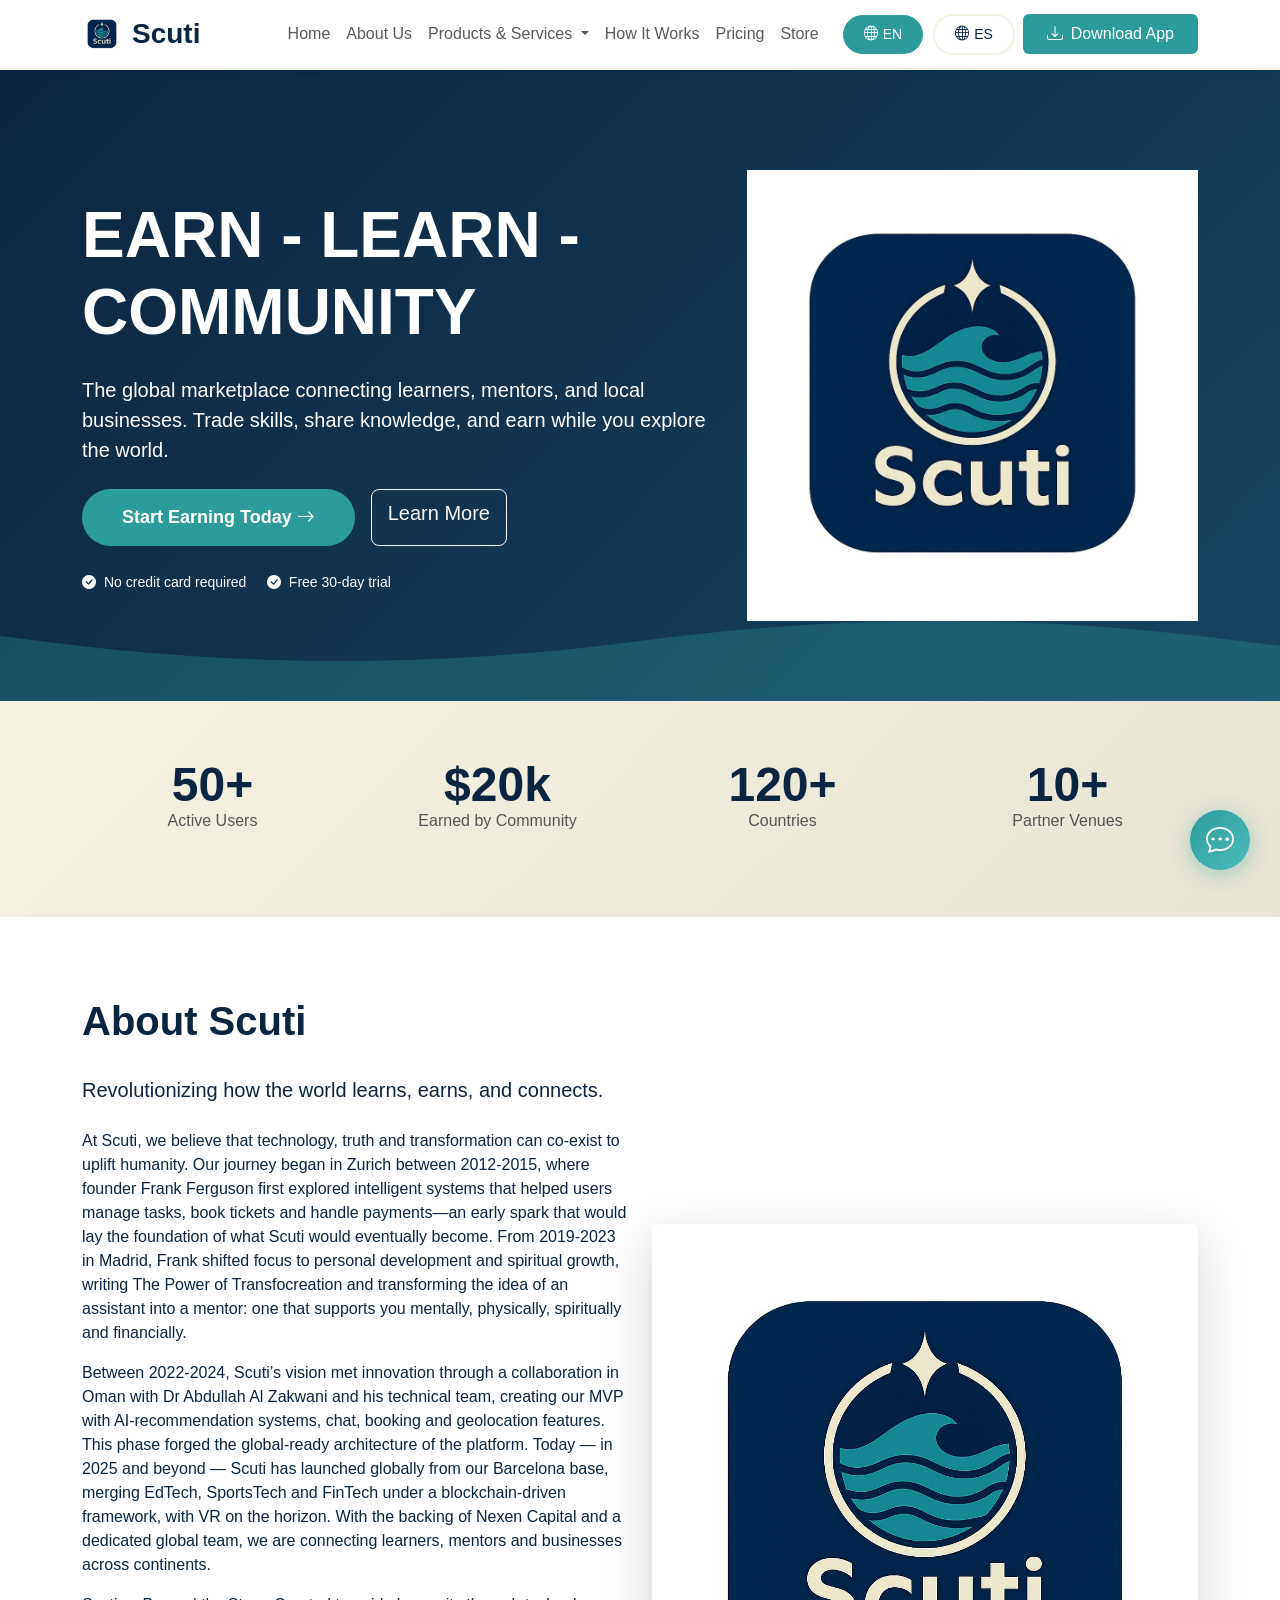
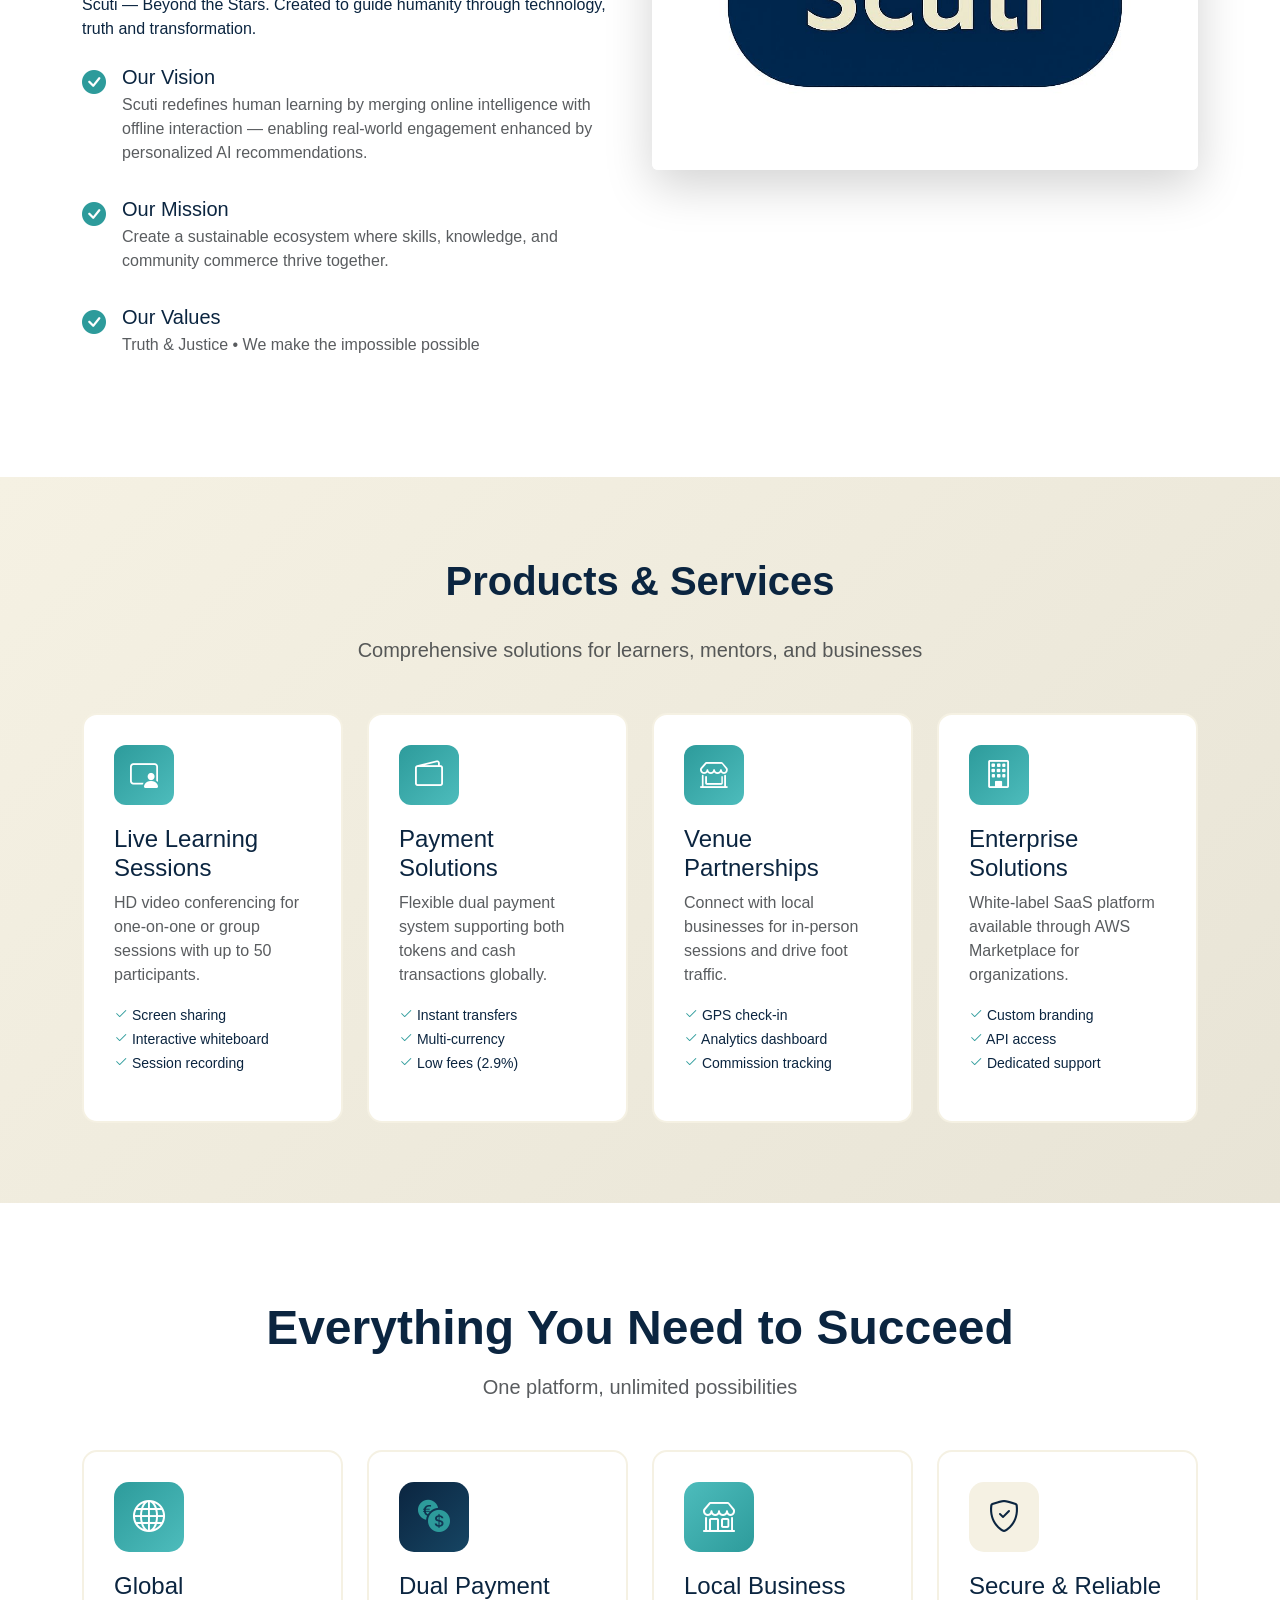
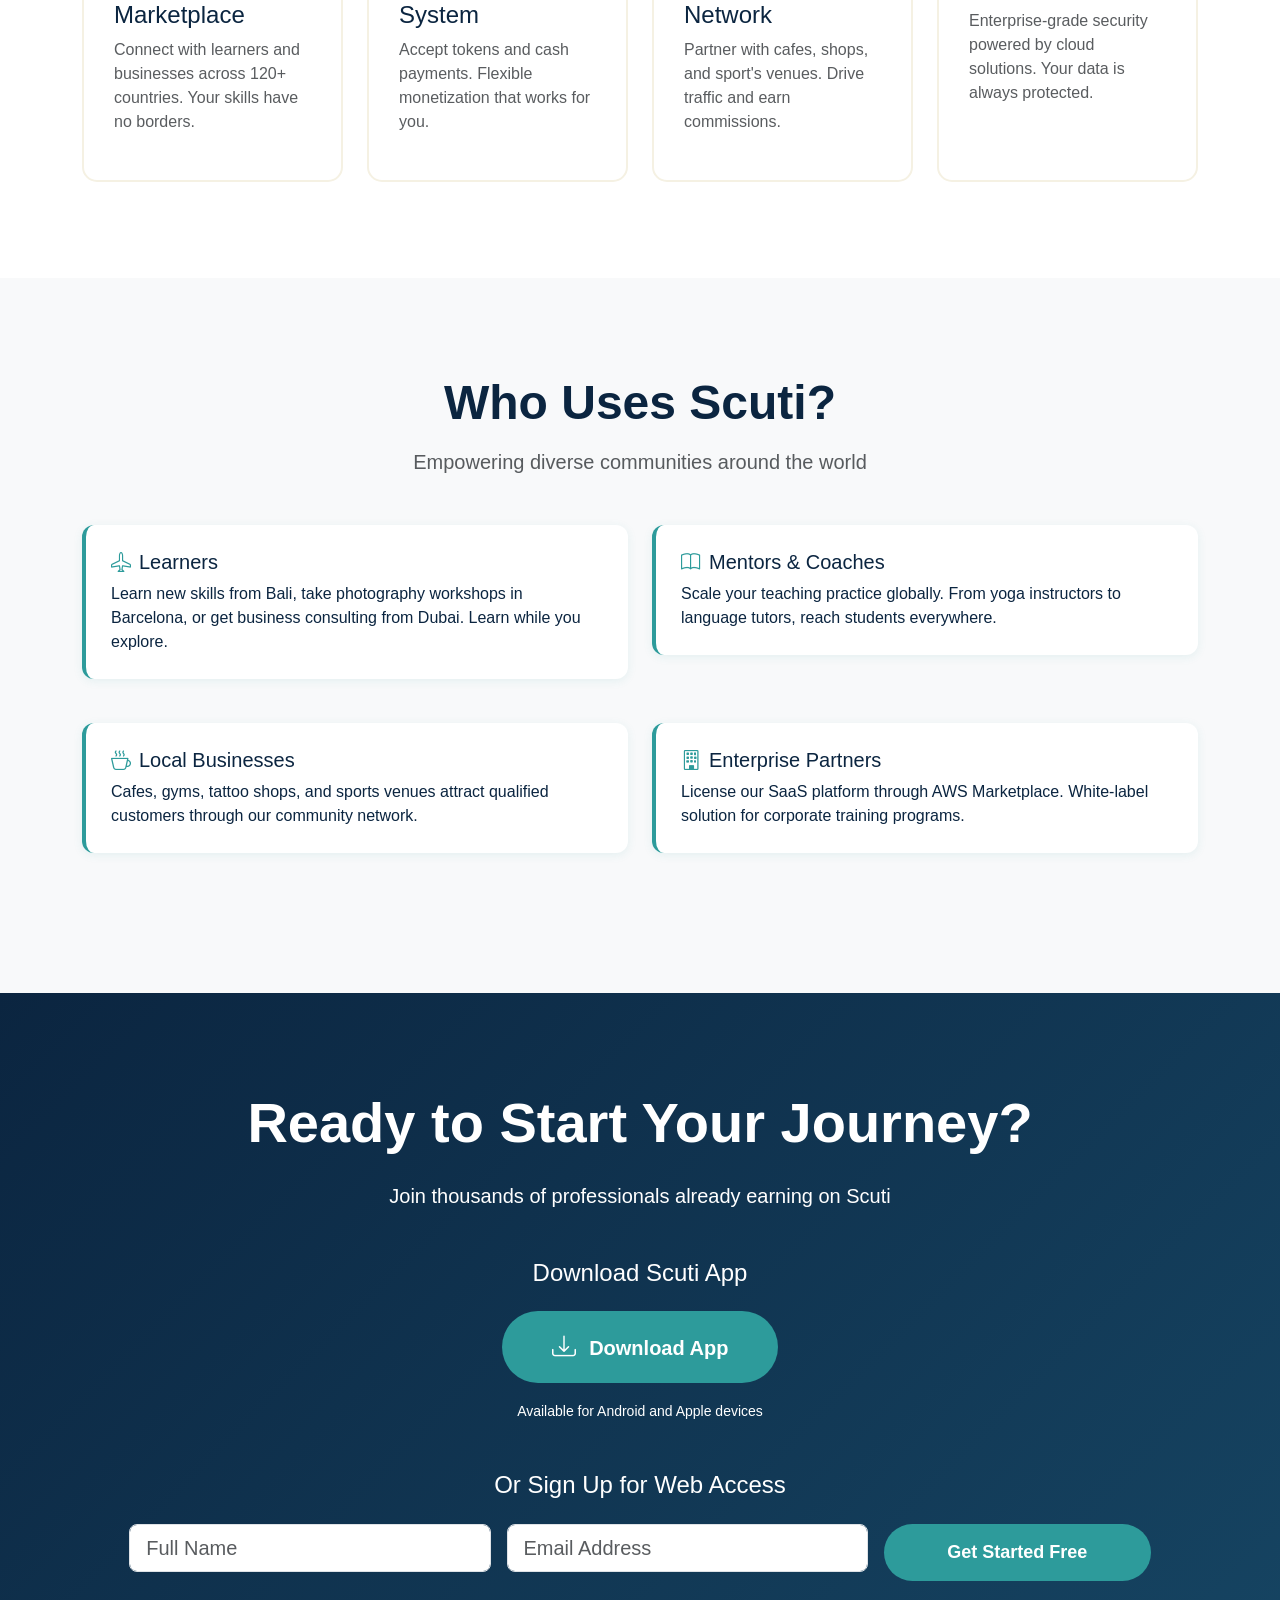
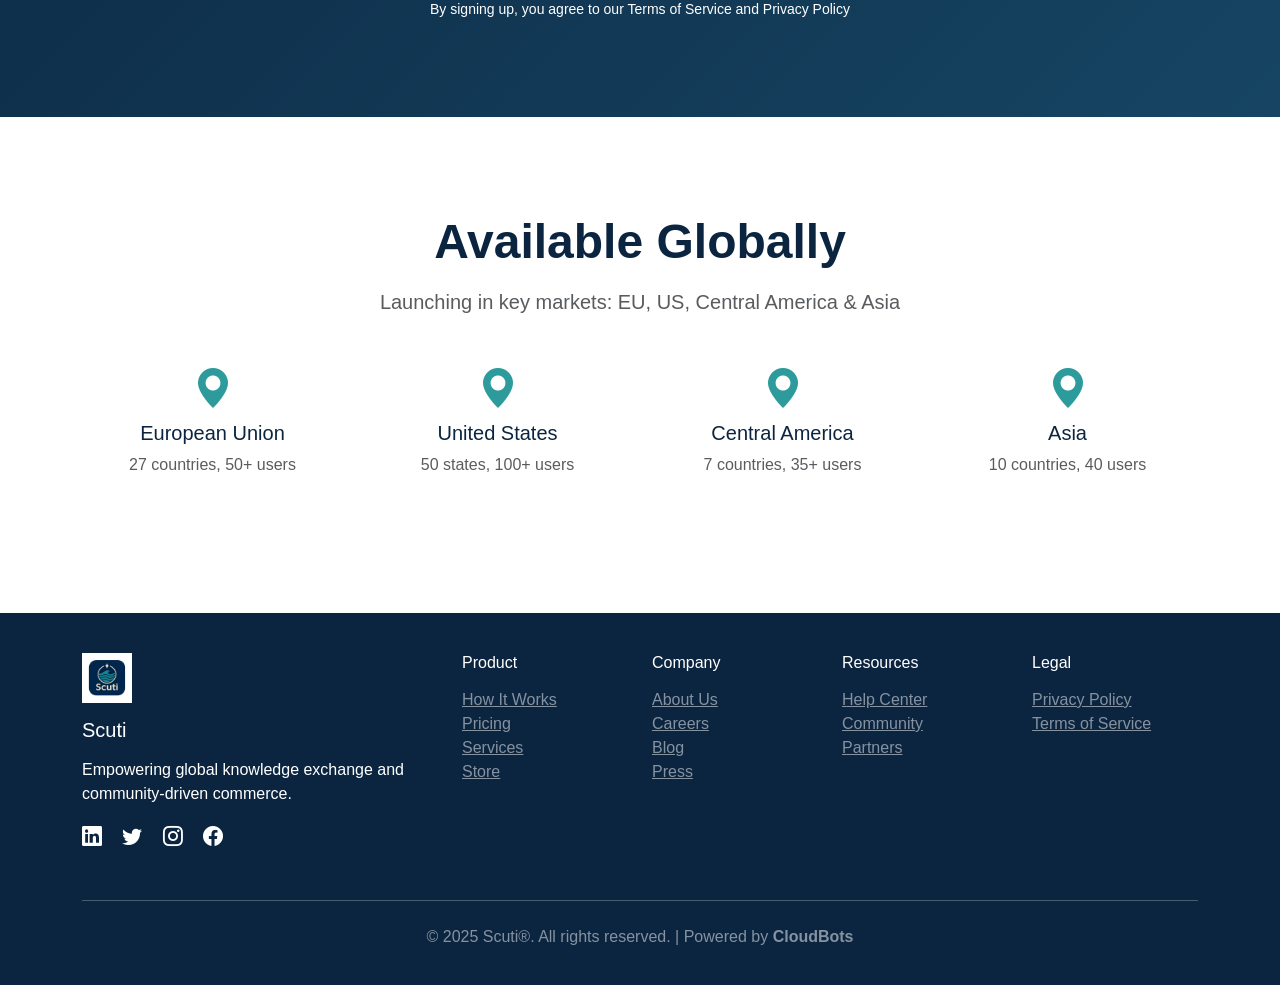
==== index.html @ a2a86c3a "Update index.html" ====
<!DOCTYPE html>
<html lang="en">
<head>
    <meta charset="UTF-8">
    <meta name="viewport" content="width=device-width, initial-scale=1.0">
    <title>Scuti - Earn, Learn, and Community</title>
    <link href="https://cdn.jsdelivr.net/npm/bootstrap@5.3.2/dist/css/bootstrap.min.css" rel="stylesheet">
    <link rel="stylesheet" href="https://cdn.jsdelivr.net/npm/bootstrap-icons@1.11.1/font/bootstrap-icons.css">
    <style>
        :root {
            --primary: #0B2540;
            --secondary: #2D9B9B;
            --accent: #1B7A7A;
            --cream: #F5F1E3;
            --dark: #0B2540;
            --light-teal: #4DBCBC;
        }
        
        body {
            font-family: 'Inter', 'Segoe UI', sans-serif;
            color: var(--dark);
        }
        
        .navbar-brand {
            font-size: 28px;
            font-weight: 700;
            color: var(--primary) !important;
            display: flex;
            align-items: center;
            gap: 10px;
        }
        
        .navbar {
            background: white;
            border-bottom: 2px solid var(--cream);
        }
        
        .logo-img {
            height: 40px;
            width: auto;
            object-fit: contain;
        }
        
        /* TRANSLATION FEATURE CSS - START */
        .language-switcher {
            display: flex;
            gap: 10px;
            align-items: center;
        }
        
        .language-switcher .btn {
            padding: 8px 20px;
            font-size: 14px;
            border-radius: 20px;
            transition: all 0.3s;
            display: flex;
            align-items: center;
            gap: 5px;
        }
        
        .language-switcher .btn.active {
            background: var(--secondary);
            color: white;
            border-color: var(--secondary);
        }
        
        .language-switcher .btn:not(.active) {
            background: white;
            color: var(--dark);
            border: 2px solid var(--cream);
        }
        
        .language-switcher .btn:hover {
            border-color: var(--secondary);
            transform: translateY(-2px);
        }
        
        /* Loading indicator for translation */
        .translation-loading {
            position: fixed;
            top: 50%;
            left: 50%;
            transform: translate(-50%, -50%);
            background: rgba(255, 255, 255, 0.95);
            padding: 30px 50px;
            border-radius: 15px;
            box-shadow: 0 10px 40px rgba(0,0,0,0.2);
            z-index: 9999;
            display: none;
            text-align: center;
        }
        
        .translation-loading.active {
            display: block;
        }
        
        .spinner-border-custom {
            width: 40px;
            height: 40px;
            border: 4px solid var(--cream);
            border-top-color: var(--secondary);
            border-radius: 50%;
            animation: spin 1s linear infinite;
        }
        
        @keyframes spin {
            to { transform: rotate(360deg); }
        }
        /* TRANSLATION FEATURE CSS - END */
        
        .hero-section {
            background: linear-gradient(135deg, var(--primary) 0%, #164563 100%);
            color: white;
            padding: 100px 0 80px;
            position: relative;
            overflow: hidden;
        }
        
        .hero-section::before {
            content: '';
            position: absolute;
            bottom: 0;
            left: 0;
            right: 0;
            height: 100px;
            background: url('data:image/svg+xml,<svg xmlns="http://www.w3.org/2000/svg" viewBox="0 0 1200 120"><path d="M0,60 Q300,100 600,60 T1200,60 L1200,120 L0,120 Z" fill="%232D9B9B" opacity="0.3"/></svg>') repeat-x bottom;
            background-size: 1200px 120px;
        }
        
        .hero-content {
            position: relative;
            z-index: 1;
        }
        
        .cta-btn {
            background: var(--secondary);
            border: none;
            padding: 15px 40px;
            font-size: 18px;
            font-weight: 600;
            border-radius: 50px;
            transition: all 0.3s;
            color: white;
        }
        
        .cta-btn:hover {
            background: var(--light-teal);
            transform: translateY(-3px);
            box-shadow: 0 10px 25px rgba(45, 155, 155, 0.4);
            color: white;
        }
        
        .btn-outline-light:hover {
            background: var(--cream);
            color: var(--primary);
            border-color: var(--cream);
        }
        
        .download-btn {
            background: white;
            color: var(--primary);
            border: 2px solid white;
            padding: 12px 30px;
            font-size: 16px;
            font-weight: 600;
            border-radius: 50px;
            transition: all 0.3s;
            display: inline-flex;
            align-items: center;
            gap: 10px;
        }
        
        .download-btn:hover {
            background: var(--secondary);
            color: white;
            border-color: var(--secondary);
        }
        
        .feature-card {
            padding: 30px;
            border-radius: 15px;
            border: 2px solid var(--cream);
            transition: all 0.3s;
            height: 100%;
            background: white;
        }
        
        .feature-card:hover {
            transform: translateY(-5px);
            box-shadow: 0 10px 30px rgba(45, 155, 155, 0.15);
            border-color: var(--secondary);
        }
        
        .feature-icon {
            width: 70px;
            height: 70px;
            border-radius: 15px;
            display: flex;
            align-items: center;
            justify-content: center;
            font-size: 32px;
            margin-bottom: 20px;
        }
        
        .icon-teal { background: linear-gradient(135deg, var(--secondary) 0%, var(--light-teal) 100%); color: white; }
        .icon-navy { background: linear-gradient(135deg, var(--primary) 0%, #164563 100%); color: var(--secondary); }
        .icon-ocean { background: linear-gradient(135deg, var(--light-teal) 0%, var(--secondary) 100%); color: white; }
        .icon-cream { background: var(--cream); color: var(--primary); }
        
        .stats-section {
            background: linear-gradient(135deg, var(--cream) 0%, #E8E4D6 100%);
            padding: 60px 0;
        }
        
        .stat-box {
            text-align: center;
        }
        
        .stat-number {
            font-size: 48px;
            font-weight: 700;
            color: var(--primary);
            line-height: 1;
        }
        
        .use-case {
            background: white;
            padding: 25px;
            border-radius: 12px;
            border-left: 4px solid var(--secondary);
            margin-bottom: 20px;
            box-shadow: 0 2px 10px rgba(45, 155, 155, 0.1);
        }
        
        .about-section, .services-section {
            padding: 80px 0;
        }
        
        .section-title {
            font-size: 2.5rem;
            font-weight: 700;
            color: var(--primary);
            margin-bottom: 30px;
        }
        
        .service-card {
            background: white;
            padding: 30px;
            border-radius: 15px;
            border: 2px solid var(--cream);
            transition: all 0.3s;
            height: 100%;
        }
        
        .service-card:hover {
            border-color: var(--secondary);
            box-shadow: 0 10px 30px rgba(45, 155, 155, 0.15);
            transform: translateY(-5px);
        }
        
        .service-icon {
            width: 60px;
            height: 60px;
            background: linear-gradient(135deg, var(--secondary), var(--light-teal));
            color: white;
            border-radius: 12px;
            display: flex;
            align-items: center;
            justify-content: center;
            font-size: 28px;
            margin-bottom: 20px;
        }
        
        footer {
            background: var(--primary);
            color: white;
            padding: 40px 0 20px;
        }
        
        .footer-logo {
            height: 50px;
            width: auto;
            margin-bottom: 15px;
        }
        
        .btn-primary {
            background: var(--secondary);
            border-color: var(--secondary);
        }
        
        .btn-primary:hover {
            background: var(--light-teal);
            border-color: var(--light-teal);
        }
        
        .text-primary {
            color: var(--secondary) !important;
        }
        
        .bg-primary {
            background: var(--secondary) !important;
        }
        
        a {
            color: var(--secondary);
        }
        
        a:hover {
            color: var(--light-teal);
        }

        .dropdown-menu {
            border: 2px solid var(--cream);
            box-shadow: 0 5px 15px rgba(0,0,0,0.1);
        }

        .dropdown-item:hover {
            background-color: var(--cream);
            color: var(--primary);
        }

        /* Chatbot Styles */
        .chatbot-bubble {
            position: fixed;
            bottom: 30px;
            right: 30px;
            width: 60px;
            height: 60px;
            background: linear-gradient(135deg, var(--secondary), var(--light-teal));
            border-radius: 50%;
            display: flex;
            align-items: center;
            justify-content: center;
            cursor: pointer;
            box-shadow: 0 4px 20px rgba(45, 155, 155, 0.4);
            z-index: 1000;
            transition: all 0.3s;
        }

        .chatbot-bubble:hover {
            transform: scale(1.1);
            box-shadow: 0 6px 30px rgba(45, 155, 155, 0.6);
        }

        .chatbot-bubble i {
            font-size: 28px;
            color: white;
        }

        .chatbot-window {
            position: fixed;
            bottom: 100px;
            right: 30px;
            width: 350px;
            height: 500px;
            background: white;
            border-radius: 15px;
            box-shadow: 0 10px 40px rgba(0, 0, 0, 0.2);
            display: none;
            flex-direction: column;
            z-index: 1000;
            overflow: hidden;
        }

        .chatbot-window.active {
            display: flex;
        }

        .chatbot-header {
            background: linear-gradient(135deg, var(--primary), #164563);
            color: white;
            padding: 20px;
            display: flex;
            align-items: center;
            justify-content: space-between;
        }

        .chatbot-header h5 {
            margin: 0;
            font-size: 18px;
        }

        .chatbot-close {
            background: none;
            border: none;
            color: white;
            font-size: 24px;
            cursor: pointer;
        }

        .chatbot-body {
            flex: 1;
            padding: 20px;
            overflow-y: auto;
            background: #f8fafc;
        }

        .chatbot-message {
            margin-bottom: 15px;
            display: flex;
            align-items: flex-start;
        }

        .chatbot-message.bot {
            justify-content: flex-start;
        }

        .chatbot-message.user {
            justify-content: flex-end;
        }

        .message-bubble {
            max-width: 70%;
            padding: 12px 16px;
            border-radius: 15px;
            font-size: 14px;
            line-height: 1.5;
        }

        .chatbot-message.bot .message-bubble {
            background: var(--secondary);
            color: white;
        }

        .chatbot-message.user .message-bubble {
            background: var(--cream);
            color: var(--dark);
        }

        .chatbot-footer {
            padding: 15px;
            border-top: 1px solid #e2e8f0;
            background: white;
        }

        .chatbot-input-group {
            display: flex;
            gap: 10px;
        }

        .chatbot-input {
            flex: 1;
            padding: 10px 15px;
            border: 2px solid var(--cream);
            border-radius: 25px;
            outline: none;
            font-size: 14px;
        }

        .chatbot-input:focus {
            border-color: var(--secondary);
        }

        .chatbot-send {
            background: var(--secondary);
            color: white;
            border: none;
            width: 40px;
            height: 40px;
            border-radius: 50%;
            display: flex;
            align-items: center;
            justify-content: center;
            cursor: pointer;
            transition: all 0.3s;
        }

        .chatbot-send:hover {
            background: var(--light-teal);
        }
    </style>
</head>
<body>
    <!-- Translation Loading Indicator -->
    <div class="translation-loading" id="translationLoading">
        <div class="spinner-border-custom mb-3"></div>
        <p class="mb-0 fw-bold">Translating...</p>
    </div>

    <!-- Navigation -->
    <nav class="navbar navbar-expand-lg navbar-light sticky-top shadow-sm">
        <div class="container">
            <a class="navbar-brand" href="index.html">
                <img src="assets/scuti/Scuti Logo Light Navy Blue.jpeg" alt="Scuti Logo" class="logo-img">
                Scuti
            </a>
            <button class="navbar-toggler" type="button" data-bs-toggle="collapse" data-bs-target="#navbarNav">
                <span class="navbar-toggler-icon"></span>
            </button>
            <div class="collapse navbar-collapse" id="navbarNav">
                <ul class="navbar-nav ms-auto align-items-center">
                    <li class="nav-item"><a class="nav-link translatable" href="index.html">Home</a></li>
                    <li class="nav-item"><a class="nav-link translatable" href="#about">About Us</a></li>
                    <li class="nav-item dropdown">
                        <a class="nav-link dropdown-toggle translatable" href="#" role="button" data-bs-toggle="dropdown">
                            Products & Services
                        </a>
                        <ul class="dropdown-menu">
                            <li><a class="dropdown-item translatable" href="#services">Services</a></li>
                            <li><hr class="dropdown-divider translatable"></li>
                            <li><a class="dropdown-item translatable" href="#services">Learners</a></li>
                            <li><a class="dropdown-item translatable" href="#services">Mentors</a></li>
                            <li><a class="dropdown-item translatable" href="#services">Businesses</a></li>
                            <li><a class="dropdown-item translatable" href="#services">Enterprise</a></li>
                        </ul>
                    </li>
                    <li class="nav-item"><a class="nav-link translatable" href="how-it-works.html">How It Works</a></li>
                    <li class="nav-item"><a class="nav-link translatable" href="pricing.html">Pricing</a></li>
                    <li class="nav-item"><a class="nav-link translatable" href="store.html">Store</a></li>
                    
                    <!-- TRANSLATION LANGUAGE SWITCHER - START -->
                    <li class="nav-item">
                        <div class="language-switcher ms-3">
                            <button class="btn btn-sm active" id="btnEnglish" onclick="translatePage('en')">
                                <i class="bi bi-globe"></i> EN
                            </button>
                            <button class="btn btn-sm" id="btnSpanish" onclick="translatePage('es')">
                                <i class="bi bi-globe"></i> ES
                            </button>
                        </div>
                    </li>
                    <!-- TRANSLATION LANGUAGE SWITCHER - END -->
                    
                    <li class="nav-item translatable"><a class="nav-link btn btn-primary text-white px-4 ms-2" href="#download"><i class="bi bi-download me-2"></i>Download App</a></li>
                </ul>
            </div>
        </div>
    </nav>

    <!-- Hero Section -->
    <section class="hero-section">
        <div class="container hero-content">
            <div class="row align-items-center">
                <div class="col-lg-7">
                    <h1 class="display-3 fw-bold mb-4 translatable">EARN - LEARN - COMMUNITY</h1>
                    <p class="lead mb-4 translatable">The global marketplace connecting learners, mentors, and local businesses. Trade skills, share knowledge, and earn while you explore the world.</p>
                    <div class="d-flex gap-3 flex-wrap">
                        <button class="btn btn-light cta-btn translatable" onclick="document.getElementById('signup').scrollIntoView({behavior: 'smooth'})">
                            Start Earning Today <i class="bi bi-arrow-right"></i>
                        </button>
                        <a href="how-it-works.html" class="btn btn-outline-light btn-lg translatable">Learn More</a>
                    </div>
                    <div class="mt-4">
                        <small class="translatable"><i class="bi bi-check-circle-fill me-2"></i>No credit card required</small>
                        <small class="ms-3 translatable"><i class="bi bi-check-circle-fill me-2"></i>Free 30-day trial</small>
                    </div>
                </div>
                <div class="col-lg-5 text-center mt-5 mt-lg-0">
                    <img 
                        src="assets/scuti/Scuti Logo Light Navy Blue.jpeg" 
                        alt="Scuti Logo" 
                        class="img-fluid" 
                        style="max-width: 100%; height: auto; object-fit: contain;">
                </div>
            </div>
        </div>
    </section>

    <!-- Stats Section -->
    <section class="stats-section">
        <div class="container">
            <div class="row">
                <div class="col-md-3 col-6 mb-4">
                    <div class="stat-box">
                        <div class="stat-number">50+</div>
                        <div class="text-muted translatable">Active Users</div>
                    </div>
                </div>
                <div class="col-md-3 col-6 mb-4">
                    <div class="stat-box">
                        <div class="stat-number">$20k</div>
                        <div class="text-muted translatable">Earned by Community</div>
                    </div>
                </div>
                <div class="col-md-3 col-6 mb-4">
                    <div class="stat-box">
                        <div class="stat-number">120+</div>
                        <div class="text-muted translatable">Countries</div>
                    </div>
                </div>
                <div class="col-md-3 col-6 mb-4">
                    <div class="stat-box">
                        <div class="stat-number">10+</div>
                        <div class="text-muted translatable">Partner Venues</div>
                    </div>
                </div>
            </div>
        </div>
    </section>

    <!-- About Us Section -->
    <section id="about" class="about-section">
        <div class="container">
            <div class="row align-items-center">
                <div class="col-lg-6 mb-4">
                    <h2 class="section-title translatable">About Scuti</h2>
                    <p class="lead mb-4 translatable">Revolutionizing how the world learns, earns, and connects.</p>
                    <p class="translatable">At Scuti, we believe that technology, truth and transformation can co-exist to uplift humanity. Our journey began in Zurich between 2012-2015, where founder Frank Ferguson first explored intelligent systems that helped users manage tasks, book tickets and handle payments—an early spark that would lay the foundation of what Scuti would eventually become. From 2019-2023 in Madrid, Frank shifted focus to personal development and spiritual growth, writing The Power of Transfocreation and transforming the idea of an assistant into a mentor: one that supports you mentally, physically, spiritually and financially.</p>
                    <p class="translatable">Between 2022-2024, Scuti’s vision met innovation through a collaboration in Oman with Dr Abdullah Al Zakwani and his technical team, creating our MVP with AI-recommendation systems, chat, booking and geolocation features. This phase forged the global-ready architecture of the platform. Today — in 2025 and beyond — Scuti has launched globally from our Barcelona base, merging EdTech, SportsTech and FinTech under a blockchain-driven framework, with VR on the horizon. With the backing of Nexen Capital and a dedicated global team, we are connecting learners, mentors and businesses across continents.</p>
                    <p class="translatable">Scuti — Beyond the Stars. Created to guide humanity through technology, truth and transformation.</p>
                    <div class="mt-4">
                        <div class="d-flex align-items-start mb-3">
                            <i class="bi bi-check-circle-fill text-primary fs-4 me-3"></i>
                            <div>
                                <h5 class="mb-1 translatable">Our Vision</h5>
                                <p class="text-muted translatable">Scuti redefines human learning by merging online intelligence with offline interaction — enabling real-world engagement enhanced by personalized AI recommendations.</p>
                            </div>
                        </div>
                        <div class="d-flex align-items-start mb-3">
                            <i class="bi bi-check-circle-fill text-primary fs-4 me-3"></i>
                            <div>
                                <h5 class="mb-1 translatable">Our Mission</h5>
                                <p class="text-muted translatable">Create a sustainable ecosystem where skills, knowledge, and community commerce thrive together.</p>
                            </div>
                        </div>
                        <div class="d-flex align-items-start">
                            <i class="bi bi-check-circle-fill text-primary fs-4 me-3"></i>
                            <div>
                                <h5 class="mb-1 translatable">Our Values</h5>
                                <p class="text-muted translatable">Truth & Justice • We make the impossible possible</p>
                            </div>
                        </div>
                    </div>
                </div>
                <div class="col-lg-6">
                    <img src="assets/scuti/Scuti Logo Light Navy Blue.jpeg" alt="About Scuti" class="img-fluid rounded shadow-lg">
                </div>
            </div>
        </div>
    </section>

    <!-- Products and Services Section -->
     <section id="services" class="services-section" style="background: linear-gradient(135deg, var(--cream) 0%, #E8E4D6 100%);">
        <div class="container">
            <div class="text-center mb-5">
                <h2 class="section-title translatable">Products & Services</h2>
                <p class="lead text-muted translatable">Comprehensive solutions for learners, mentors, and businesses</p>
            </div>
            <div class="row g-4">
                <div class="col-md-6 col-lg-3">
                    <div class="service-card">
                        <div class="service-icon">
                            <i class="bi bi-person-video3"></i>
                        </div>
                        <h4 class="translatable">Live Learning Sessions</h4>
                        <p class="text-muted translatable">HD video conferencing for one-on-one or group sessions with up to 50 participants.</p>
                        <ul class="list-unstyled mt-3">
                            <li><small class="translatable"><i class="bi bi-check2 text-primary"></i> Screen sharing</small></li>
                            <li><small class="translatable"><i class="bi bi-check2 text-primary"></i> Interactive whiteboard</small></li>
                            <li><small class="translatable"><i class="bi bi-check2 text-primary"></i> Session recording</small></li>
                        </ul>
                    </div>
                </div>
                <div class="col-md-6 col-lg-3">
                    <div class="service-card">
                        <div class="service-icon">
                            <i class="bi bi-wallet2"></i>
                        </div>
                        <h4 class="translatable">Payment Solutions</h4>
                        <p class="text-muted translatable">Flexible dual payment system supporting both tokens and cash transactions globally.</p>
                        <ul class="list-unstyled mt-3">
                            <li><small class="translatable"><i class="bi bi-check2 text-primary"></i> Instant transfers</small></li>
                            <li><small class="translatable"><i class="bi bi-check2 text-primary"></i> Multi-currency</small></li>
                            <li><small class="translatable"><i class="bi bi-check2 text-primary"></i> Low fees (2.9%)</small></li>
                        </ul>
                    </div>
                </div>
                <div class="col-md-6 col-lg-3">
                    <div class="service-card">
                        <div class="service-icon">
                            <i class="bi bi-shop-window"></i>
                        </div>
                        <h4 class="translatable">Venue Partnerships</h4>
                        <p class="text-muted translatable">Connect with local businesses for in-person sessions and drive foot traffic.</p>
                        <ul class="list-unstyled mt-3">
                            <li><small class="translatable"><i class="bi bi-check2 text-primary"></i> GPS check-in</small></li>
                            <li><small class="translatable"><i class="bi bi-check2 text-primary"></i> Analytics dashboard</small></li>
                            <li><small class="translatable"><i class="bi bi-check2 text-primary"></i> Commission tracking</small></li>
                        </ul>
                    </div>
                </div>
                <div class="col-md-6 col-lg-3">
                    <div class="service-card">
                        <div class="service-icon">
                            <i class="bi bi-building"></i>
                        </div>
                        <h4 class="translatable">Enterprise Solutions</h4>
                        <p class="text-muted translatable">White-label SaaS platform available through AWS Marketplace for organizations.</p>
                        <ul class="list-unstyled mt-3">
                            <li><small class="translatable"><i class="bi bi-check2 text-primary"></i> Custom branding</small></li>
                            <li><small class="translatable"><i class="bi bi-check2 text-primary"></i> API access</small></li>
                            <li><small class="translatable"><i class="bi bi-check2 text-primary"></i> Dedicated support</small></li>
                        </ul>
                    </div>
                </div>
            </div>
        </div>
    </section>

    <!-- Features Section -->
    <section class="py-5">
        <div class="container my-5">
            <div class="text-center mb-5">
                <h2 class="display-5 fw-bold mb-3 translatable">Everything You Need to Succeed</h2>
                <p class="lead text-muted translatable">One platform, unlimited possibilities</p>
            </div>
            <div class="row g-4">
                <div class="col-md-6 col-lg-3">
                    <div class="feature-card">
                        <div class="feature-icon icon-teal">
                            <i class="bi bi-globe"></i>
                        </div>
                        <h4 class="translatable">Global Marketplace</h4>
                        <p class="text-muted translatable">Connect with learners and businesses across 120+ countries. Your skills have no borders.</p>
                    </div>
                </div>
                <div class="col-md-6 col-lg-3">
                    <div class="feature-card">
                        <div class="feature-icon icon-navy">
                            <i class="bi bi-currency-exchange"></i>
                        </div>
                        <h4 class="translatable">Dual Payment System</h4>
                        <p class="text-muted translatable">Accept tokens and cash payments. Flexible monetization that works for you.</p>
                    </div>
                </div>
                <div class="col-md-6 col-lg-3">
                    <div class="feature-card">
                        <div class="feature-icon icon-ocean">
                            <i class="bi bi-shop"></i>
                        </div>
                        <h4 class="translatable">Local Business Network</h4>
                        <p class="text-muted translatable">Partner with cafes, shops, and sport's venues. Drive traffic and earn commissions.</p>
                    </div>
                </div>
                <div class="col-md-6 col-lg-3">
                    <div class="feature-card">
                        <div class="feature-icon icon-cream">
                            <i class="bi bi-shield-check"></i>
                        </div>
                        <h4 class="translatable">Secure & Reliable</h4>
                        <p class="text-muted translatable">Enterprise-grade security powered by cloud solutions. Your data is always protected.</p>
                    </div>
                </div>
            </div>
        </div>
    </section>

    <!-- Use Cases Section -->
    <section class="py-5 bg-light">
        <div class="container my-5">
            <div class="text-center mb-5">
                <h2 class="display-5 fw-bold mb-3 translatable">Who Uses Scuti?</h2>
                <p class="lead text-muted translatable">Empowering diverse communities around the world</p>
            </div>
            <div class="row">
                <div class="col-lg-6 mb-4">
                    <div class="use-case">
                        <h5><i class="bi bi-airplane text-primary me-2 translatable"></i>Learners</h5>
                        <p class="mb-0 translatable">Learn new skills from Bali, take photography workshops in Barcelona, or get business consulting from Dubai. Learn while you explore.</p>
                    </div>
                </div>
                <div class="col-lg-6 mb-4">
                    <div class="use-case">
                        <h5><i class="bi bi-book text-primary me-2 translatable"></i>Mentors & Coaches</h5>
                        <p class="mb-0 translatable">Scale your teaching practice globally. From yoga instructors to language tutors, reach students everywhere.</p>
                    </div>
                </div>
                <div class="col-lg-6 mb-4">
                    <div class="use-case">
                        <h5><i class="bi bi-cup-hot text-primary me-2 translatable"></i>Local Businesses</h5>
                        <p class="mb-0 translatable">Cafes, gyms, tattoo shops, and sports venues attract qualified customers through our community network.</p>
                    </div>
                </div>
                <div class="col-lg-6 mb-4">
                    <div class="use-case">
                        <h5><i class="bi bi-building text-primary me-2 translatable"></i>Enterprise Partners</h5>
                        <p class="mb-0 translatable">License our SaaS platform through AWS Marketplace. White-label solution for corporate training programs.</p>
                    </div>
                </div>
            </div>
        </div>
    </section>

    <!-- CTA Section -->
    <section id="signup" class="py-5" style="background: linear-gradient(135deg, #0B2540 0%, #164563 100%); color: white;">
        <div class="container my-5 text-center">
            <h2 class="display-4 fw-bold mb-4 translatable">Ready to Start Your Journey?</h2>
            <p class="lead mb-5 translatable">Join thousands of professionals already earning on Scuti</p>
            
            <!-- Download App Button -->
            <div id="download" class="mb-5">
                <h4 class="mb-4 translatable">Download Scuti App</h4>
                <div class="d-flex gap-3 justify-content-center flex-wrap">
                    <a href="scuti-app.apk" class="btn btn-lg cta-btn" download style="font-size: 20px; padding: 18px 50px;">
                        <i class="bi bi-download fs-4 me-2 translatable"></i>
                        Download App
                    </a>
                </div>
                <p class="mt-3"><small class="translatable">Available for Android and Apple devices</small></p>
            </div>

            <!-- Signup Form -->
            <div class="mt-5">
                <h4 class="mb-4 translatable">Or Sign Up for Web Access</h4>
                <form class="row g-3 justify-content-center">
                    <div class="col-md-4">
                        <input type="text" class="form-control form-control-lg translatable" placeholder="Full Name">
                    </div>
                    <div class="col-md-4">
                        <input type="email" class="form-control form-control-lg translatable" placeholder="Email Address">
                    </div>
                    <div class="col-md-3">
                        <button type="submit" class="btn btn-lg w-100 cta-btn translatable">Get Started Free</button>
                    </div>
                </form>
                <p class="mt-3 mb-0"><small class="translatable">By signing up, you agree to our Terms of Service and Privacy Policy</small></p>
            </div>
        </div>
    </section>

    <!-- Regions Section -->
    <section class="py-5">
        <div class="container my-5">
            <div class="text-center mb-5">
                <h2 class="display-5 fw-bold mb-3 translatable">Available Globally</h2>
                <p class="lead text-muted translatable">Launching in key markets: EU, US, Central America & Asia</p>
            </div>
            <div class="row text-center">
                <div class="col-md-3 mb-4">
                    <div class="h1 text-primary"><i class="bi bi-geo-alt-fill"></i></div>
                    <h5 class="translatable">European Union</h5>
                    <p class="text-muted translatable">27 countries, 50+ users</p>
                </div>
                <div class="col-md-3 mb-4">
                    <div class="h1 text-primary"><i class="bi bi-geo-alt-fill"></i></div>
                    <h5 class="translatable">United States</h5>
                    <p class="text-muted translatable">50 states, 100+ users</p>
                </div>
                <div class="col-md-3 mb-4">
                    <div class="h1 text-primary"><i class="bi bi-geo-alt-fill"></i></div>
                    <h5 class="translatable">Central America</h5>
                    <p class="text-muted translatable">7 countries, 35+ users</p>
                </div>
                <div class="col-md-3 mb-4">
                    <div class="h1 text-primary"><i class="bi bi-geo-alt-fill"></i></div>
                    <h5 class="translatable">Asia</h5>
                    <p class="text-muted translatable">10 countries, 40 users</p>
                </div>
            </div>
        </div>
    </section>


    <!-- Continue with rest of sections... (keeping the rest of your original HTML) -->
    <!-- I'm showing the pattern - you would add class="translatable" to all text elements you want translated -->

    <!-- Footer -->
    <footer>
        <div class="container">
            <div class="row">
                <div class="col-lg-4 mb-4">
                    <img src="assets/scuti/Scuti Logo Light Navy Blue.jpeg" alt="Scuti Logo" class="footer-logo">
                    <h5 class="mb-3">Scuti</h5>
                    <p class="translatable">Empowering global knowledge exchange and community-driven commerce.</p>
                    <div class="mt-3">
                        <a href="#" class="text-white me-3"><i class="bi bi-linkedin fs-5"></i></a>
                        <a href="#" class="text-white me-3"><i class="bi bi-twitter fs-5"></i></a>
                        <a href="#" class="text-white me-3"><i class="bi bi-instagram fs-5"></i></a>
                        <a href="#" class="text-white"><i class="bi bi-facebook fs-5"></i></a>
                    </div>
                </div>
                <div class="col-lg-2 col-md-4 mb-4">
                    <h6 class="mb-3 translatable">Product</h6>
                    <ul class="list-unstyled">
                        <li><a href="how-it-works.html" class="text-white-50 translatable">How It Works</a></li>
                        <li><a href="pricing.html" class="text-white-50 translatable">Pricing</a></li>
                        <li><a href="#services" class="text-white-50 translatable">Services</a></li>
                        <li><a href="store.html" class="text-white-50 translatable">Store</a></li>
                    </ul>
                </div>
                <div class="col-lg-2 col-md-4 mb-4">
                    <h6 class="mb-3 translatable">Company</h6>
                    <ul class="list-unstyled">
                        <li><a href="#about" class="text-white-50 translatable">About Us</a></li>
                        <li><a href="#" class="text-white-50 translatable">Careers</a></li>
                        <li><a href="#" class="text-white-50 translatable">Blog</a></li>
                        <li><a href="#" class="text-white-50 translatable">Press</a></li>
                    </ul>
                </div>
                <div class="col-lg-2 col-md-4 mb-4">
                    <h6 class="mb-3 translatable">Resources</h6>
                    <ul class="list-unstyled">
                        <li><a href="#" class="text-white-50 translatable">Help Center</a></li>
                        <li><a href="#" class="text-white-50 translatable">Community</a></li>
                        <li><a href="#" class="text-white-50 translatable">Partners</a></li>
                    </ul>
                </div>
                <div class="col-lg-2 col-md-4 mb-4">
                    <h6 class="mb-3 translatable">Legal</h6>
                    <ul class="list-unstyled">
                        <li><a href="#" class="text-white-50 translatable">Privacy Policy</a></li>
                        <li><a href="#" class="text-white-50 translatable">Terms of Service</a></li>
                    </ul>
                </div>
            </div>
            <hr class="my-4 bg-white">
            <div class="text-center text-white-50">
                <p>&copy; 2025 Scuti®. All rights reserved. | Powered by <strong>CloudBots</strong></p>
            </div>
        </div>
    </footer>

    <!-- Chatbot Bubble -->
    <div class="chatbot-bubble" onclick="toggleChatbot()">
        <i class="bi bi-chat-dots"></i>
    </div>

    <!-- Chatbot Window -->
    <div class="chatbot-window" id="chatbotWindow">
        <div class="chatbot-header">
            <div class="d-flex align-items-center">
                <i class="bi bi-robot me-2 fs-4"></i>
                <div>
                    <h5>Scuti</h5>
                    <small style="font-size: 12px; opacity: 0.9;">AI Assistant</small>
                </div>
            </div>
            <button class="chatbot-close" onclick="toggleChatbot()">×</button>
        </div>
        <div class="chatbot-body" id="chatbotBody">
            <div class="chatbot-message bot">
                <div class="message-bubble">
                    Hi👋! I'm Scuti, your AI assistant. How can I help you today?
                </div>
            </div>
        </div>
        <div class="chatbot-footer">
            <div class="chatbot-input-group">
                <input type="text" class="chatbot-input" id="chatbotInput" placeholder="Type your message..." onkeypress="handleChatKeypress(event)">
                <button class="chatbot-send" onclick="sendMessage()">
                    <i class="bi bi-send"></i>
                </button>
            </div>
        </div>
    </div>

    <script src="https://cdn.jsdelivr.net/npm/bootstrap@5.3.2/dist/js/bootstrap.bundle.min.js"></script>
    
    <!-- TRANSLATION JAVASCRIPT - START -->
    <script>
        // ============================================
        // AMAZON TRANSLATE INTEGRATION
        // ============================================
        
        // IMPORTANT: Replace this with your actual API Gateway URL
        const TRANSLATE_API_URL = 'https://3e87wm8zql.execute-api.us-east-1.amazonaws.com/prod/translate';
        
        // Store original content before translation
        let originalContent = {};
        let currentLanguage = 'en';
        let translationCache = {}; // Cache translations to avoid redundant API calls
        
        // Initialize: Store original English content
        document.addEventListener('DOMContentLoaded', function() {
            storeOriginalContent();
            
            // Check if user has a preferred language saved
            const savedLanguage = localStorage.getItem('scutiPreferredLanguage');
            if (savedLanguage && savedLanguage !== 'en') {
                translatePage(savedLanguage);
            }
        });
        
        /**
         * Store all original English text before any translation
         */
        function storeOriginalContent() {
            const translatableElements = document.querySelectorAll('.translatable');
            translatableElements.forEach((element, index) => {
                const key = `element_${index}`;
                originalContent[key] = {
                    element: element,
                    originalText: element.textContent.trim()
                };
            });
            console.log(`Stored ${Object.keys(originalContent).length} translatable elements`);
        }
        
        /**
         * Main translation function - called when user clicks EN or ES
         */
        async function translatePage(targetLanguage) {
            // Update button states
            updateLanguageButtons(targetLanguage);
            
            // If switching to English, just restore original content
            if (targetLanguage === 'en') {
                restoreOriginalContent();
                currentLanguage = 'en';
                localStorage.setItem('scutiPreferredLanguage', 'en');
                return;
            }
            
            // If already in target language, do nothing
            if (currentLanguage === targetLanguage) {
                return;
            }
            
            // Show loading indicator
            showLoading();
            
            try {
                // Collect all texts to translate
                const textsToTranslate = [];
                const elements = [];
                
                for (let key in originalContent) {
                    const item = originalContent[key];
                    textsToTranslate.push(item.originalText);
                    elements.push(item.element);
                }
                
                console.log(`Translating ${textsToTranslate.length} text elements to ${targetLanguage}`);
                
                // Translate all texts
                const translations = await translateMultipleTexts(
                    textsToTranslate,
                    'en',
                    targetLanguage
                );
                
                // Update DOM with translations
                elements.forEach((element, index) => {
                    if (translations[index]) {
                        element.textContent = translations[index];
                    }
                });
                
                currentLanguage = targetLanguage;
                localStorage.setItem('scutiPreferredLanguage', targetLanguage);
                
                console.log('Translation completed successfully!');
                
            } catch (error) {
                console.error('Translation error:', error);
                alert('Translation failed. Please check your internet connection and try again.');
                // Reset to English on error
                restoreOriginalContent();
                updateLanguageButtons('en');
            } finally {
                hideLoading();
            }
        }

        /**
         * Translate multiple texts by calling API for each one
         */
        async function translateMultipleTexts(texts, sourceLang, targetLang) {
            const translations = [];
            
            for (let i = 0; i < texts.length; i++) {
                const text = texts[i];
                
                // Skip empty texts
                if (!text || text.trim() === '') {
                    translations.push(text);
                    continue;
                }
                
                // Check cache first
                const cacheKey = `${text}_${targetLang}`;
                if (translationCache[cacheKey]) {
                    translations.push(translationCache[cacheKey]);
                    continue;
                }
                
                try {
                    // Call translation API
                    const translated = await callTranslationAPI(text, sourceLang, targetLang);
                    translations.push(translated);
                    
                    // Cache the result
                    translationCache[cacheKey] = translated;
                    
                    // Small delay to avoid rate limiting (optional)
                    if (i < texts.length - 1) {
                        await sleep(100);
                    }
                    
                } catch (error) {
                    console.error(`Error translating text #${i}:`, error);
                    translations.push(text); // Use original text on error
                }
            }
            
            return translations;
        }
        
        /**
         * Call Amazon Translate API via Lambda function
         */
        async function callTranslationAPI(text, sourceLang, targetLang) {
            const response = await fetch(TRANSLATE_API_URL, {
                method: 'POST',
                headers: {
                    'Content-Type': 'application/json',
                },
                body: JSON.stringify({
                    text: text,
                    sourceLanguage: sourceLang,
                    targetLanguage: targetLang
                })
            });
            
            if (!response.ok) {
                throw new Error(`HTTP error! status: ${response.status}`);
            }
            
            const data = await response.json();
            return data.translatedText;
        }
        
        /**
         * Restore original English content
         */
        function restoreOriginalContent() {
            for (let key in originalContent) {
                const item = originalContent[key];
                item.element.textContent = item.originalText;
            }
        }
        
        /**
         * Update language button states (active/inactive)
         */
        function updateLanguageButtons(activeLang) {
            const btnEnglish = document.getElementById('btnEnglish');
            const btnSpanish = document.getElementById('btnSpanish');
            
            if (activeLang === 'en') {
                btnEnglish.classList.add('active');
                btnSpanish.classList.remove('active');
            } else if (activeLang === 'es') {
                btnSpanish.classList.add('active');
                btnEnglish.classList.remove('active');
            }
        }
        
        /**
         * Show loading indicator
         */
        function showLoading() {
            document.getElementById('translationLoading').classList.add('active');
        }
        
        /**
         * Hide loading indicator
         */
        function hideLoading() {
            document.getElementById('translationLoading').classList.remove('active');
        }
        
        /**
         * Sleep utility function
         */
        function sleep(ms) {
            return new Promise(resolve => setTimeout(resolve, ms));
        }
        
        // ============================================
        // CHATBOT FUNCTIONALITY
        // ============================================
        
        function toggleChatbot() {
            const chatbotWindow = document.getElementById('chatbotWindow');
            chatbotWindow.classList.toggle('active');
        }
        
        function sendMessage() {
            const input = document.getElementById('chatbotInput');
            const message = input.value.trim();
            
            if (message === '') return;
            
            // Add user message to chat
            addMessageToChat('user', message);
            
            // Clear input
            input.value = '';
            
            // Simulate bot response
            setTimeout(() => {
                const botResponse = getBotResponse(message.toLowerCase());
                addMessageToChat('bot', botResponse);
            }, 500);
        }
        
        function handleChatKeypress(event) {
            if (event.key === 'Enter') {
                sendMessage();
            }
        }
        
        function addMessageToChat(sender, message) {
            const chatBody = document.getElementById('chatbotBody');
            const messageDiv = document.createElement('div');
            messageDiv.className = `chatbot-message ${sender}`;
            
            const bubble = document.createElement('div');
            bubble.className = 'message-bubble';
            bubble.textContent = message;
            
            messageDiv.appendChild(bubble);
            chatBody.appendChild(messageDiv);
            
            // Scroll to bottom
            chatBody.scrollTop = chatBody.scrollHeight;
        }
        
        function getBotResponse(message) {
            // Simple chatbot responses
            if (message.includes('price') || message.includes('cost')) {
                return "Our pricing starts at $0 for the Starter plan. Check out our Pricing page for more details!";
            } else if (message.includes('how') && message.includes('work')) {
                return "Scuti connects learners, mentors, and local businesses. You can earn by teaching, learning new skills, or partnering with venues. Visit our How It Works page!";
            } else if (message.includes('download') || message.includes('app')) {
                return "You can download our app by clicking the 'Download App' button at the top of the page. Available for Android and Apple devices!";
            } else if (message.includes('contact') || message.includes('support')) {
                return "You can reach our support team at support@scuti.com or visit our Help Center.";
            } else if (message.includes('hello') || message.includes('hi')) {
                return "Hello! I'm Scuti, your AI assistant. How can I help you today?";
            } else {
                return "Thanks for your message! For detailed information, please check our website or contact support@scuti.com.";
            }
        }
    </script>
    <!-- TRANSLATION JAVASCRIPT - END -->
</body>
</html>
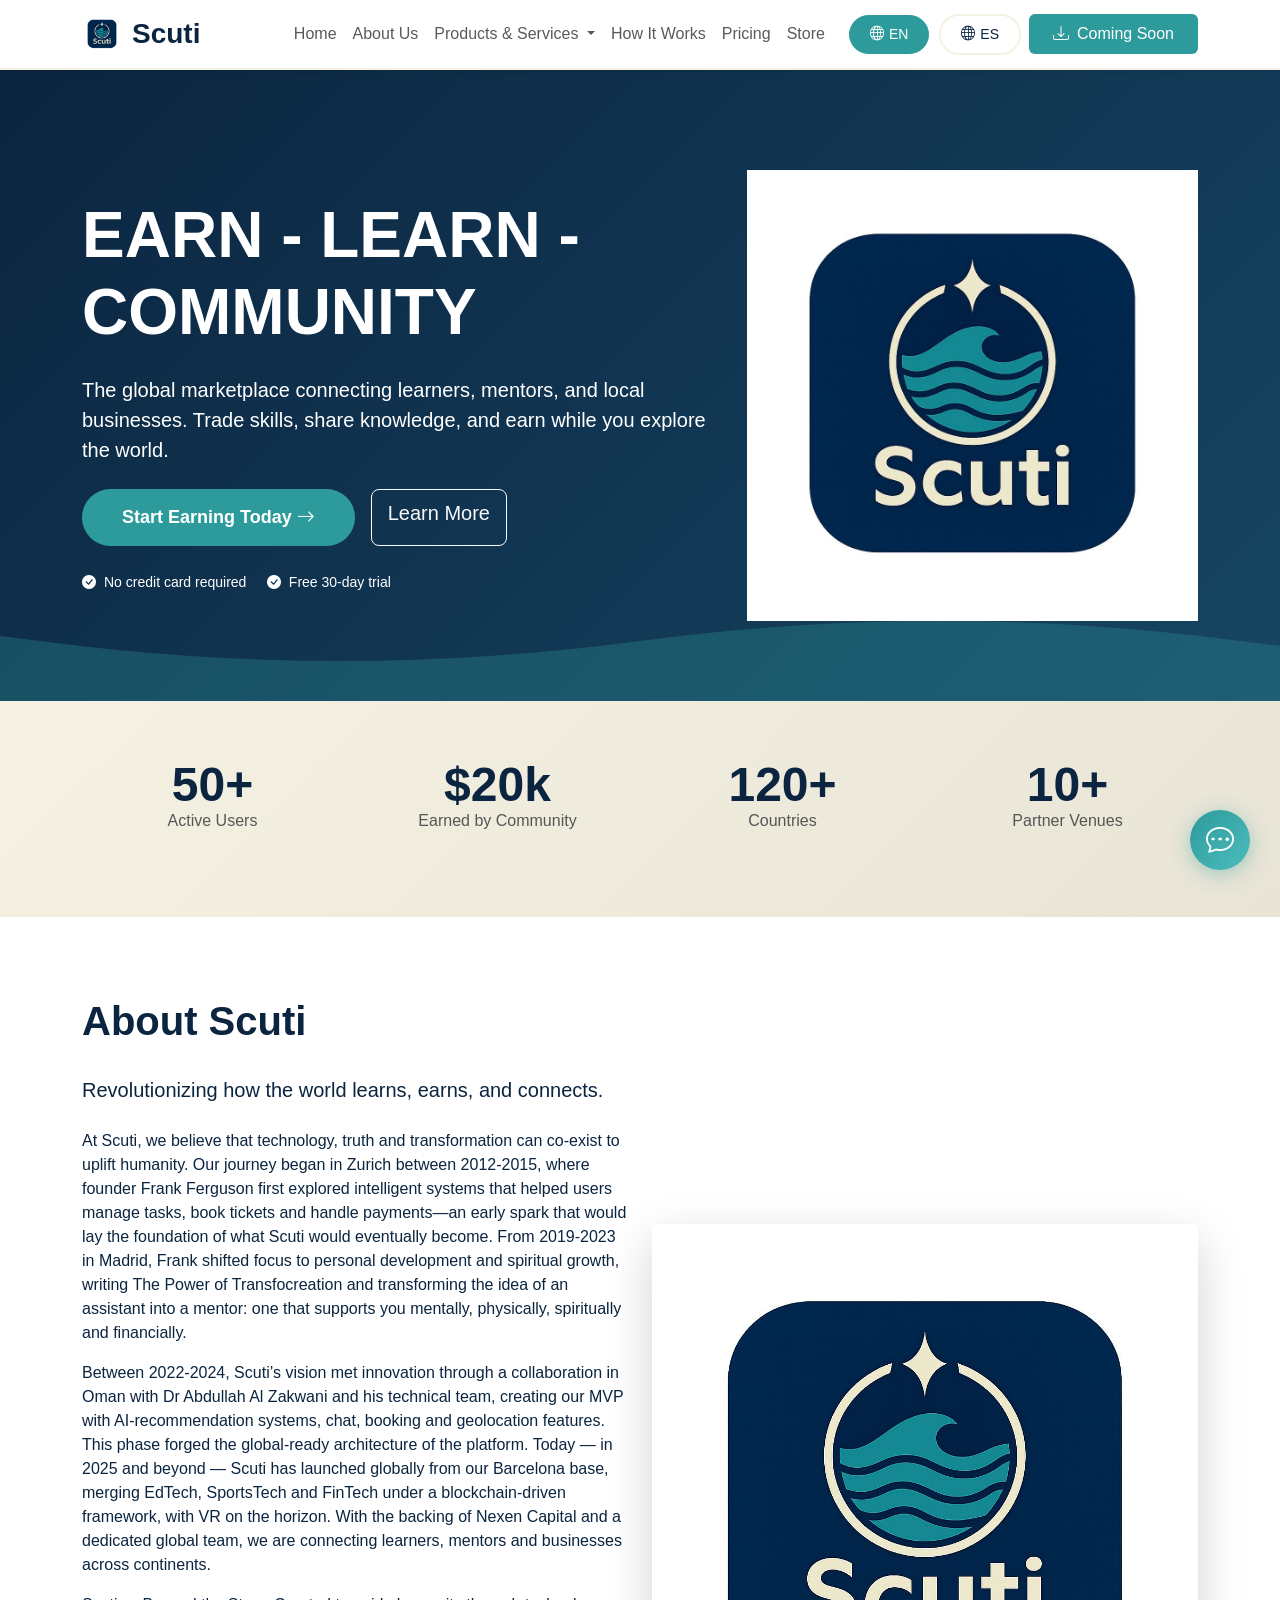
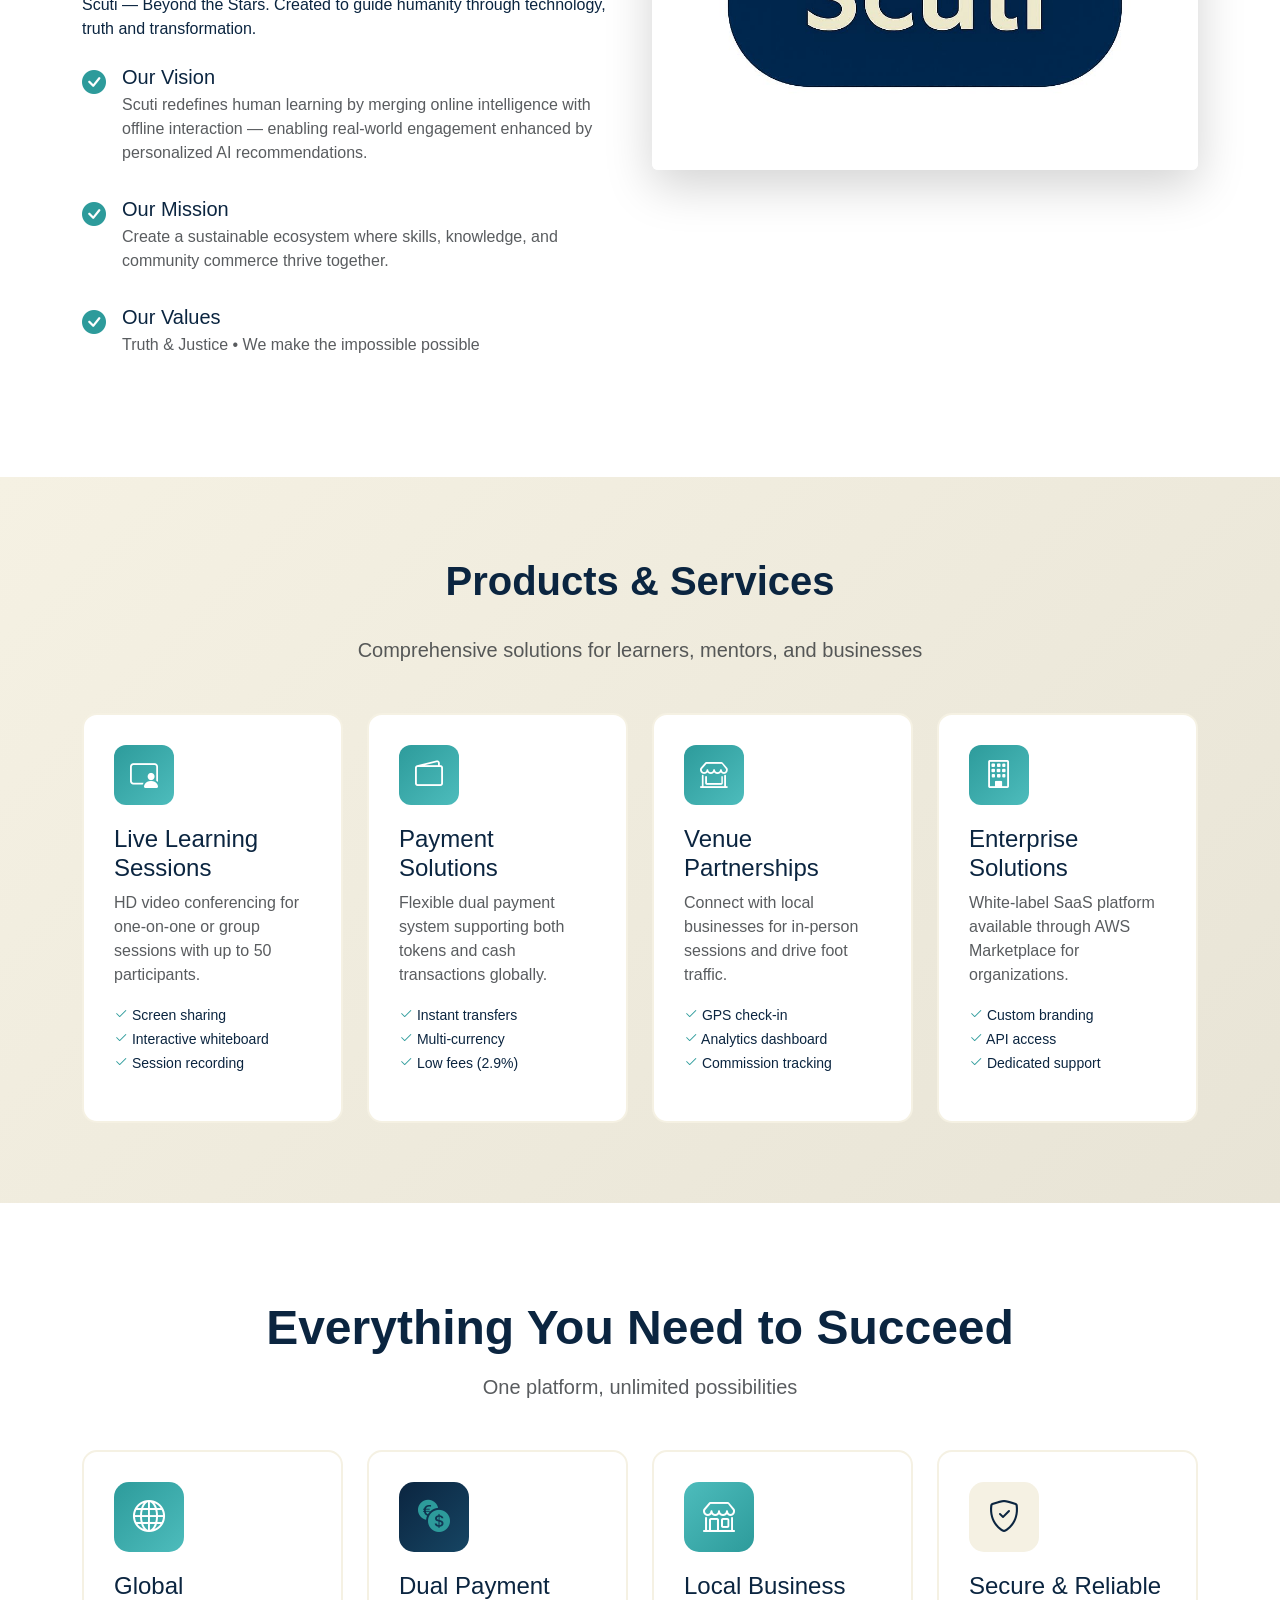
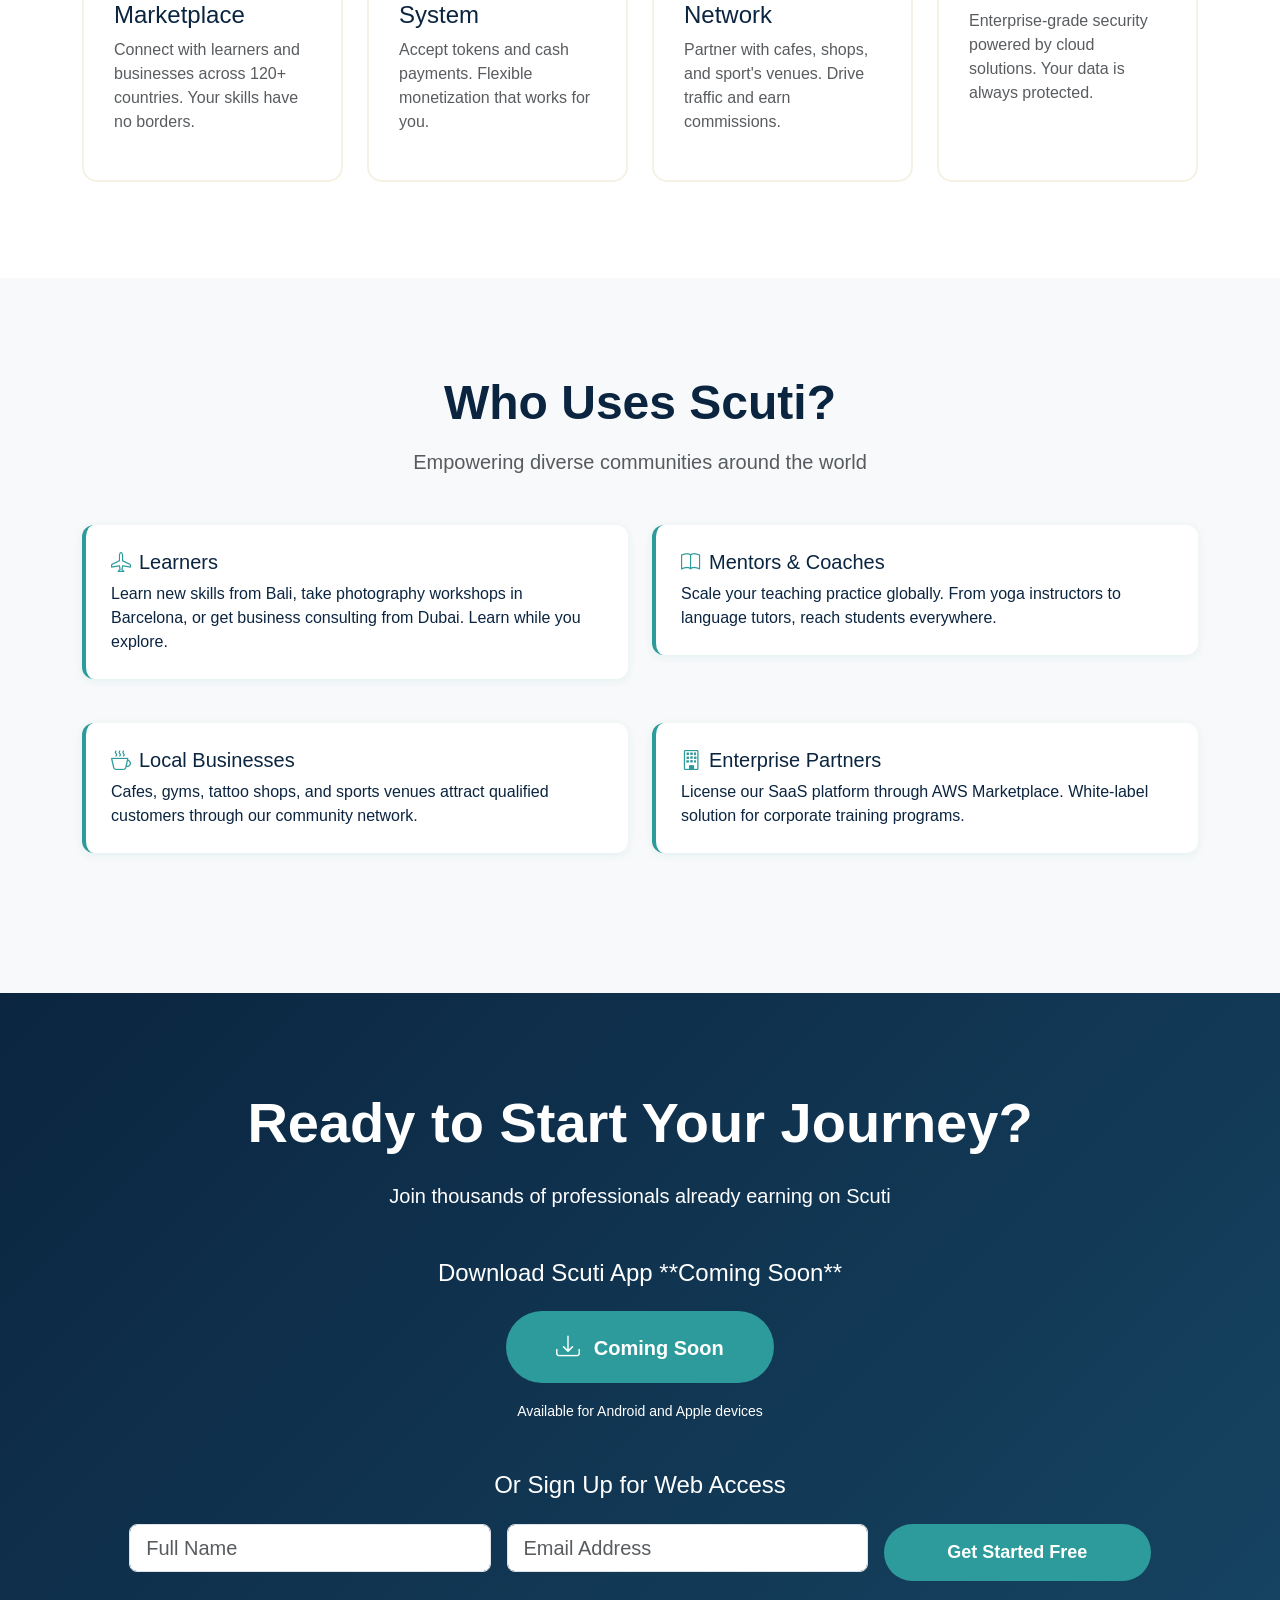
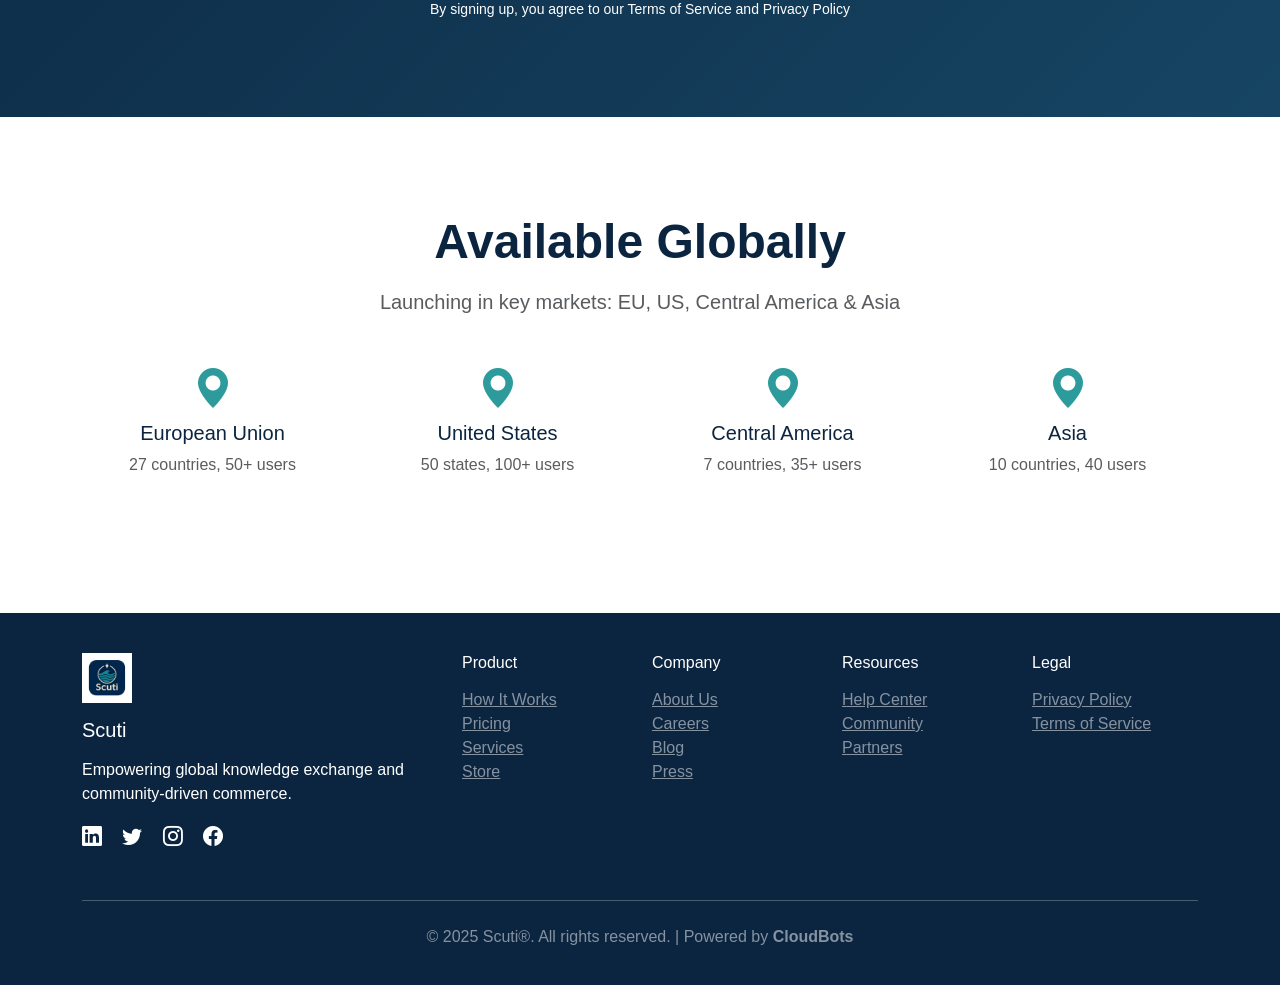
==== commit 4e3ac680: "Coming Soon" ====
--- a/index.html
+++ b/index.html
@@ -521,7 +521,7 @@
                     </li>
                     <!-- TRANSLATION LANGUAGE SWITCHER - END -->
                     
-                    <li class="nav-item translatable"><a class="nav-link btn btn-primary text-white px-4 ms-2" href="#download"><i class="bi bi-download me-2"></i>Download App</a></li>
+                    <li class="nav-item translatable"><a class="nav-link btn btn-primary text-white px-4 ms-2" href="#download"><i class="bi bi-download me-2"></i>Coming Soon</a></li>
                 </ul>
             </div>
         </div>
@@ -755,25 +755,25 @@
             <div class="row">
                 <div class="col-lg-6 mb-4">
                     <div class="use-case">
-                        <h5><i class="bi bi-airplane text-primary me-2 translatable"></i>Learners</h5>
+                        <h5 class="translatable"><i class="bi bi-airplane text-primary me-2"></i>Learners</h5>
                         <p class="mb-0 translatable">Learn new skills from Bali, take photography workshops in Barcelona, or get business consulting from Dubai. Learn while you explore.</p>
                     </div>
                 </div>
                 <div class="col-lg-6 mb-4">
                     <div class="use-case">
-                        <h5><i class="bi bi-book text-primary me-2 translatable"></i>Mentors & Coaches</h5>
+                        <h5 class="translatable"><i class="bi bi-book text-primary me-2"></i>Mentors & Coaches</h5>
                         <p class="mb-0 translatable">Scale your teaching practice globally. From yoga instructors to language tutors, reach students everywhere.</p>
                     </div>
                 </div>
                 <div class="col-lg-6 mb-4">
                     <div class="use-case">
-                        <h5><i class="bi bi-cup-hot text-primary me-2 translatable"></i>Local Businesses</h5>
+                        <h5 class="translatable"><i class="bi bi-cup-hot text-primary me-2"></i>Local Businesses</h5>
                         <p class="mb-0 translatable">Cafes, gyms, tattoo shops, and sports venues attract qualified customers through our community network.</p>
                     </div>
                 </div>
                 <div class="col-lg-6 mb-4">
                     <div class="use-case">
-                        <h5><i class="bi bi-building text-primary me-2 translatable"></i>Enterprise Partners</h5>
+                        <h5 class="translatable"><i class="bi bi-building text-primary me-2"></i>Enterprise Partners</h5>
                         <p class="mb-0 translatable">License our SaaS platform through AWS Marketplace. White-label solution for corporate training programs.</p>
                     </div>
                 </div>
@@ -789,11 +789,11 @@
             
             <!-- Download App Button -->
             <div id="download" class="mb-5">
-                <h4 class="mb-4 translatable">Download Scuti App</h4>
+                <h4 class="mb-4 translatable">Download Scuti App **Coming Soon**</h4>
                 <div class="d-flex gap-3 justify-content-center flex-wrap">
-                    <a href="scuti-app.apk" class="btn btn-lg cta-btn" download style="font-size: 20px; padding: 18px 50px;">
-                        <i class="bi bi-download fs-4 me-2 translatable"></i>
-                        Download App
+                    <a href="scuti-app.apk" class="btn btn-lg cta-btn translatable" download style="font-size: 20px; padding: 18px 50px;">
+                        <i class="bi bi-download fs-4 me-2"></i>
+                        Coming Soon
                     </a>
                 </div>
                 <p class="mt-3"><small class="translatable">Available for Android and Apple devices</small></p>
@@ -1223,8 +1223,8 @@
                 return "Our pricing starts at $0 for the Starter plan. Check out our Pricing page for more details!";
             } else if (message.includes('how') && message.includes('work')) {
                 return "Scuti connects learners, mentors, and local businesses. You can earn by teaching, learning new skills, or partnering with venues. Visit our How It Works page!";
-            } else if (message.includes('download') || message.includes('app')) {
-                return "You can download our app by clicking the 'Download App' button at the top of the page. Available for Android and Apple devices!";
+            } else if (message.includes('coming soon') || message.includes('app')) {
+                return "You can coming soon our app by clicking the 'Coming Soon' button at the top of the page. Available for Android and Apple devices!";
             } else if (message.includes('contact') || message.includes('support')) {
                 return "You can reach our support team at support@scuti.com or visit our Help Center.";
             } else if (message.includes('hello') || message.includes('hi')) {
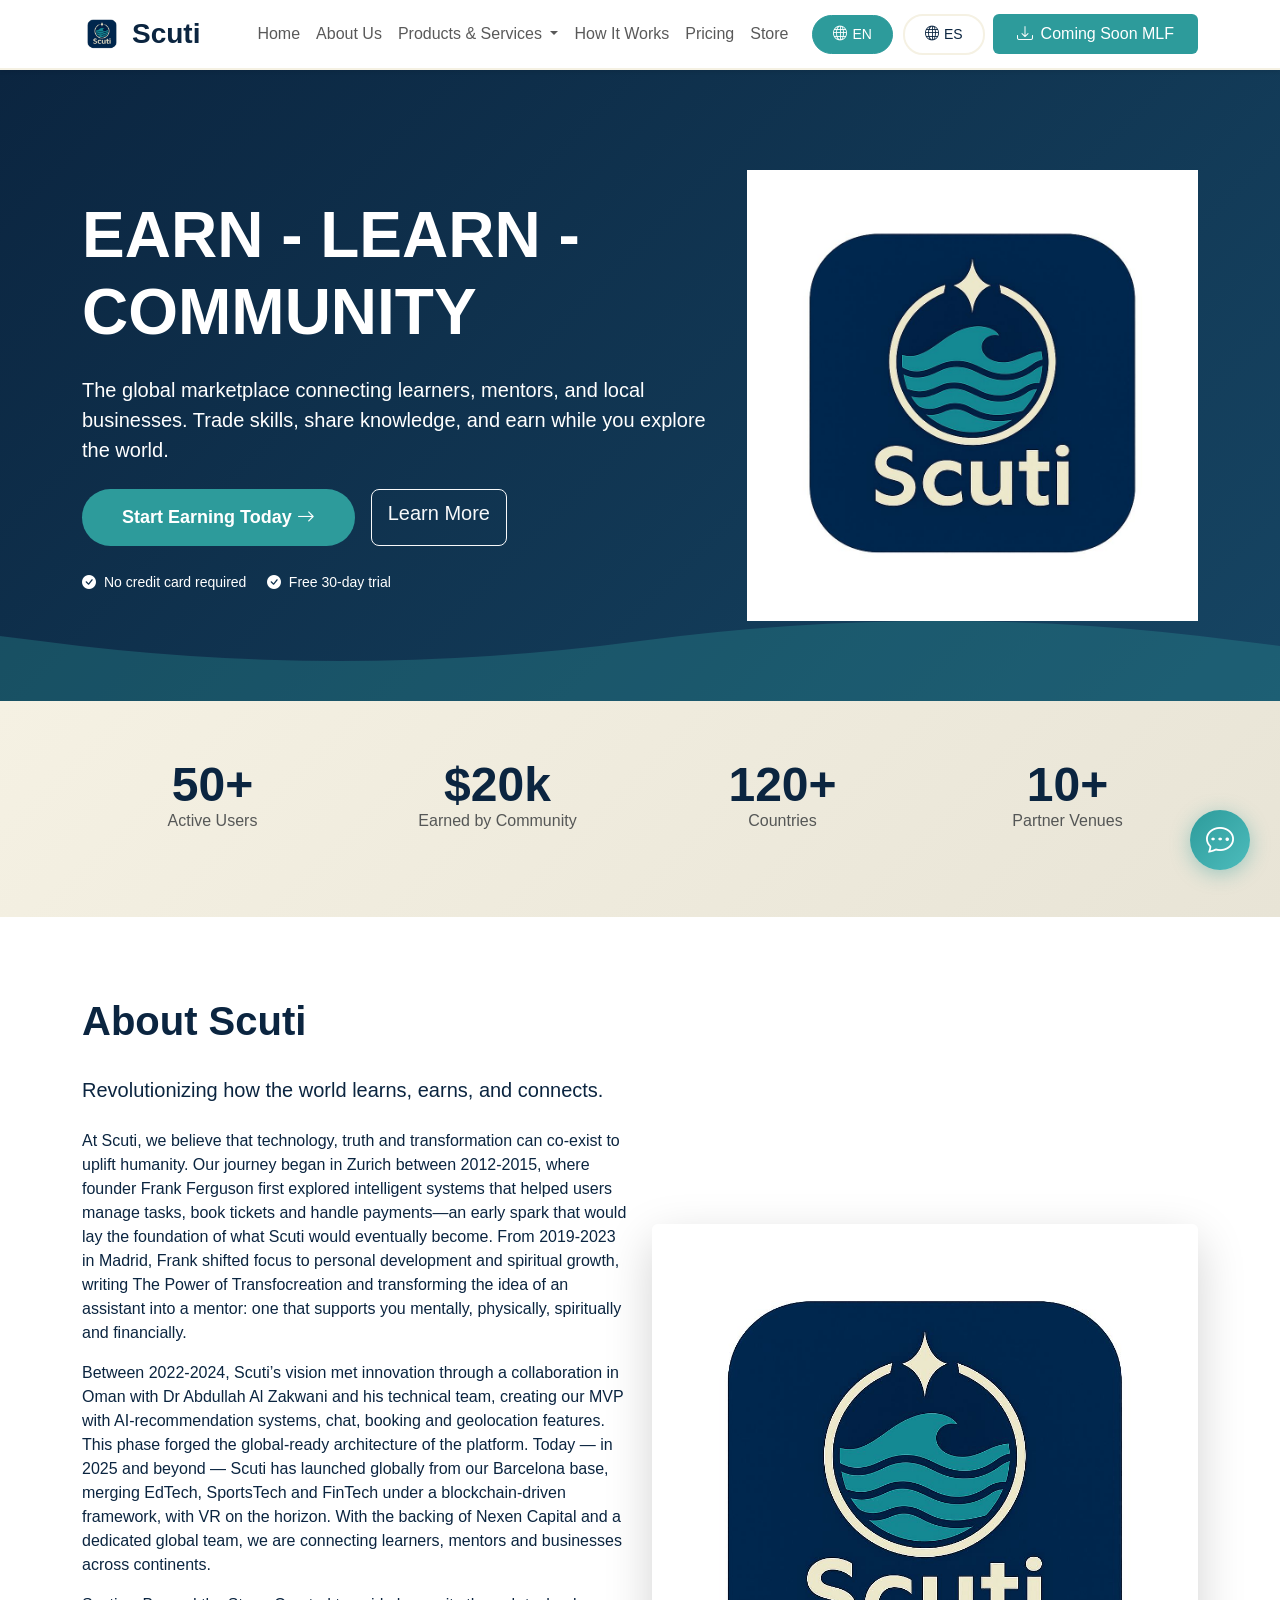
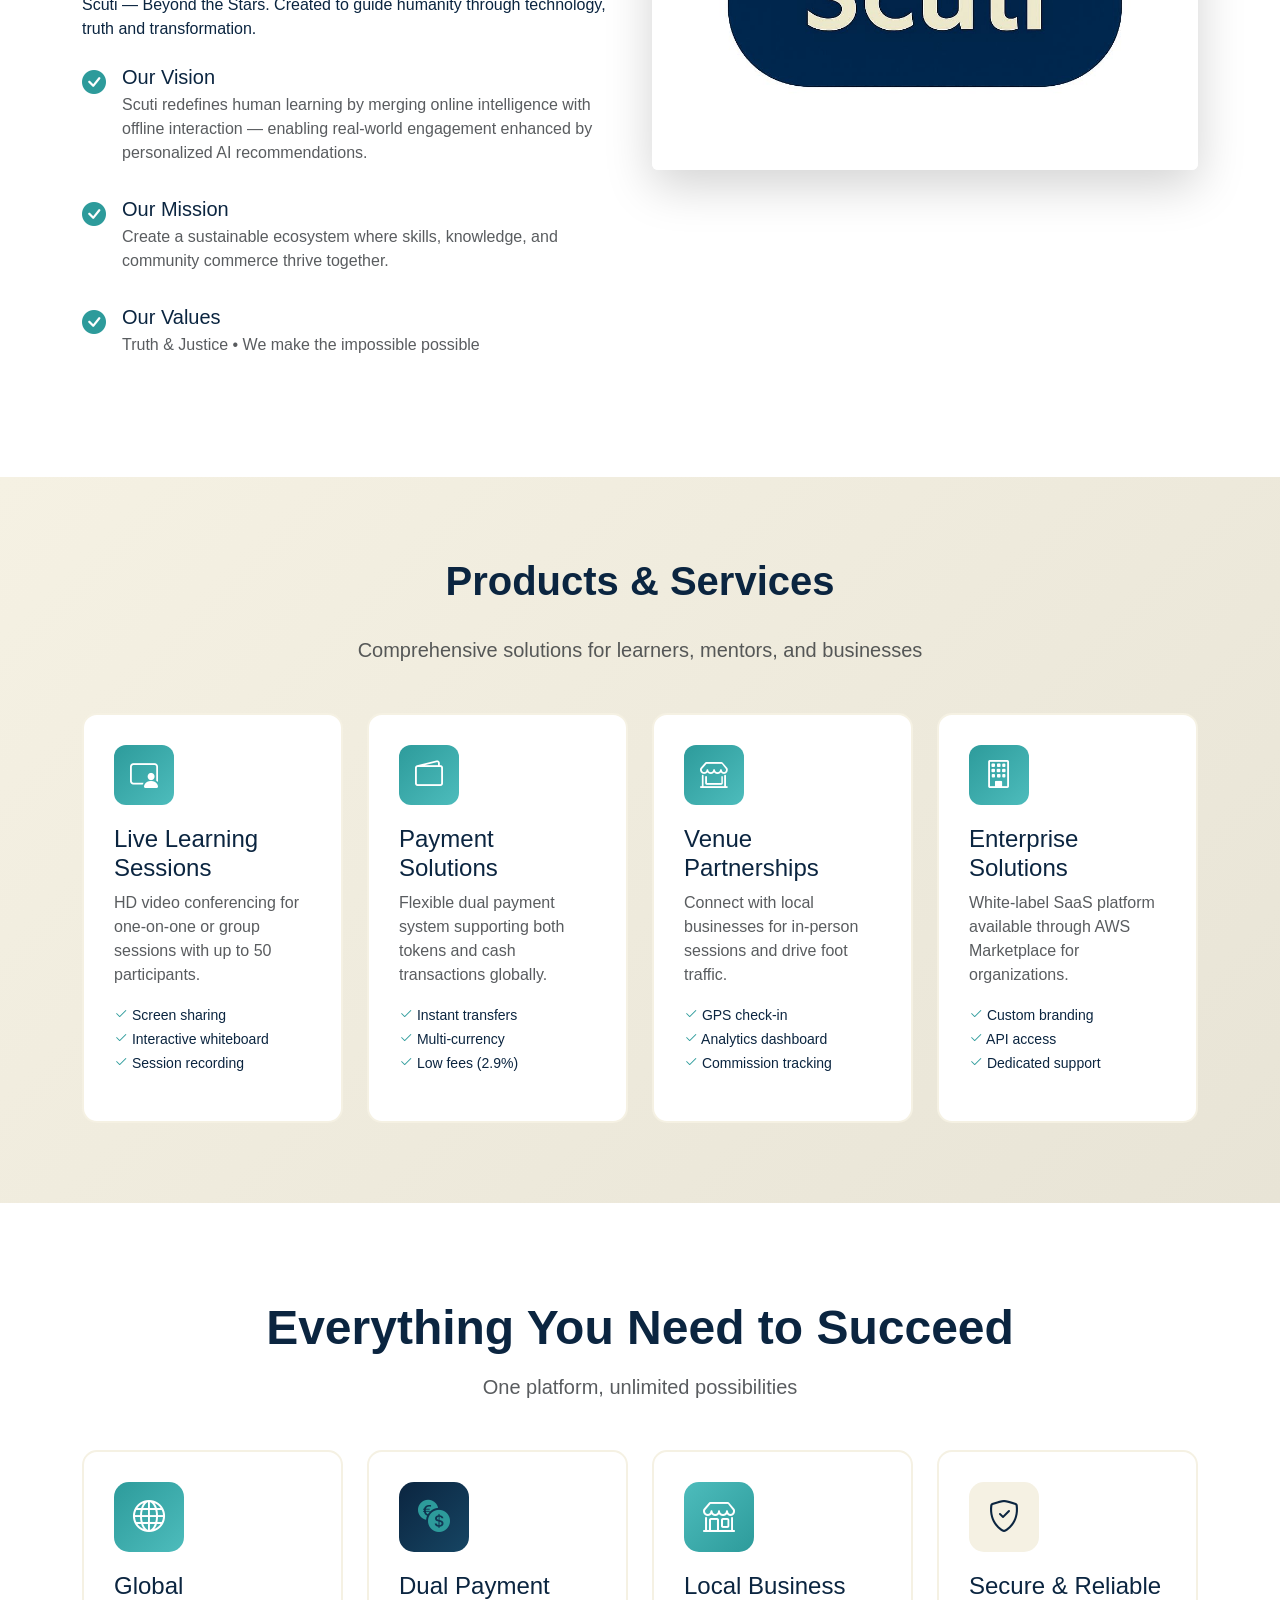
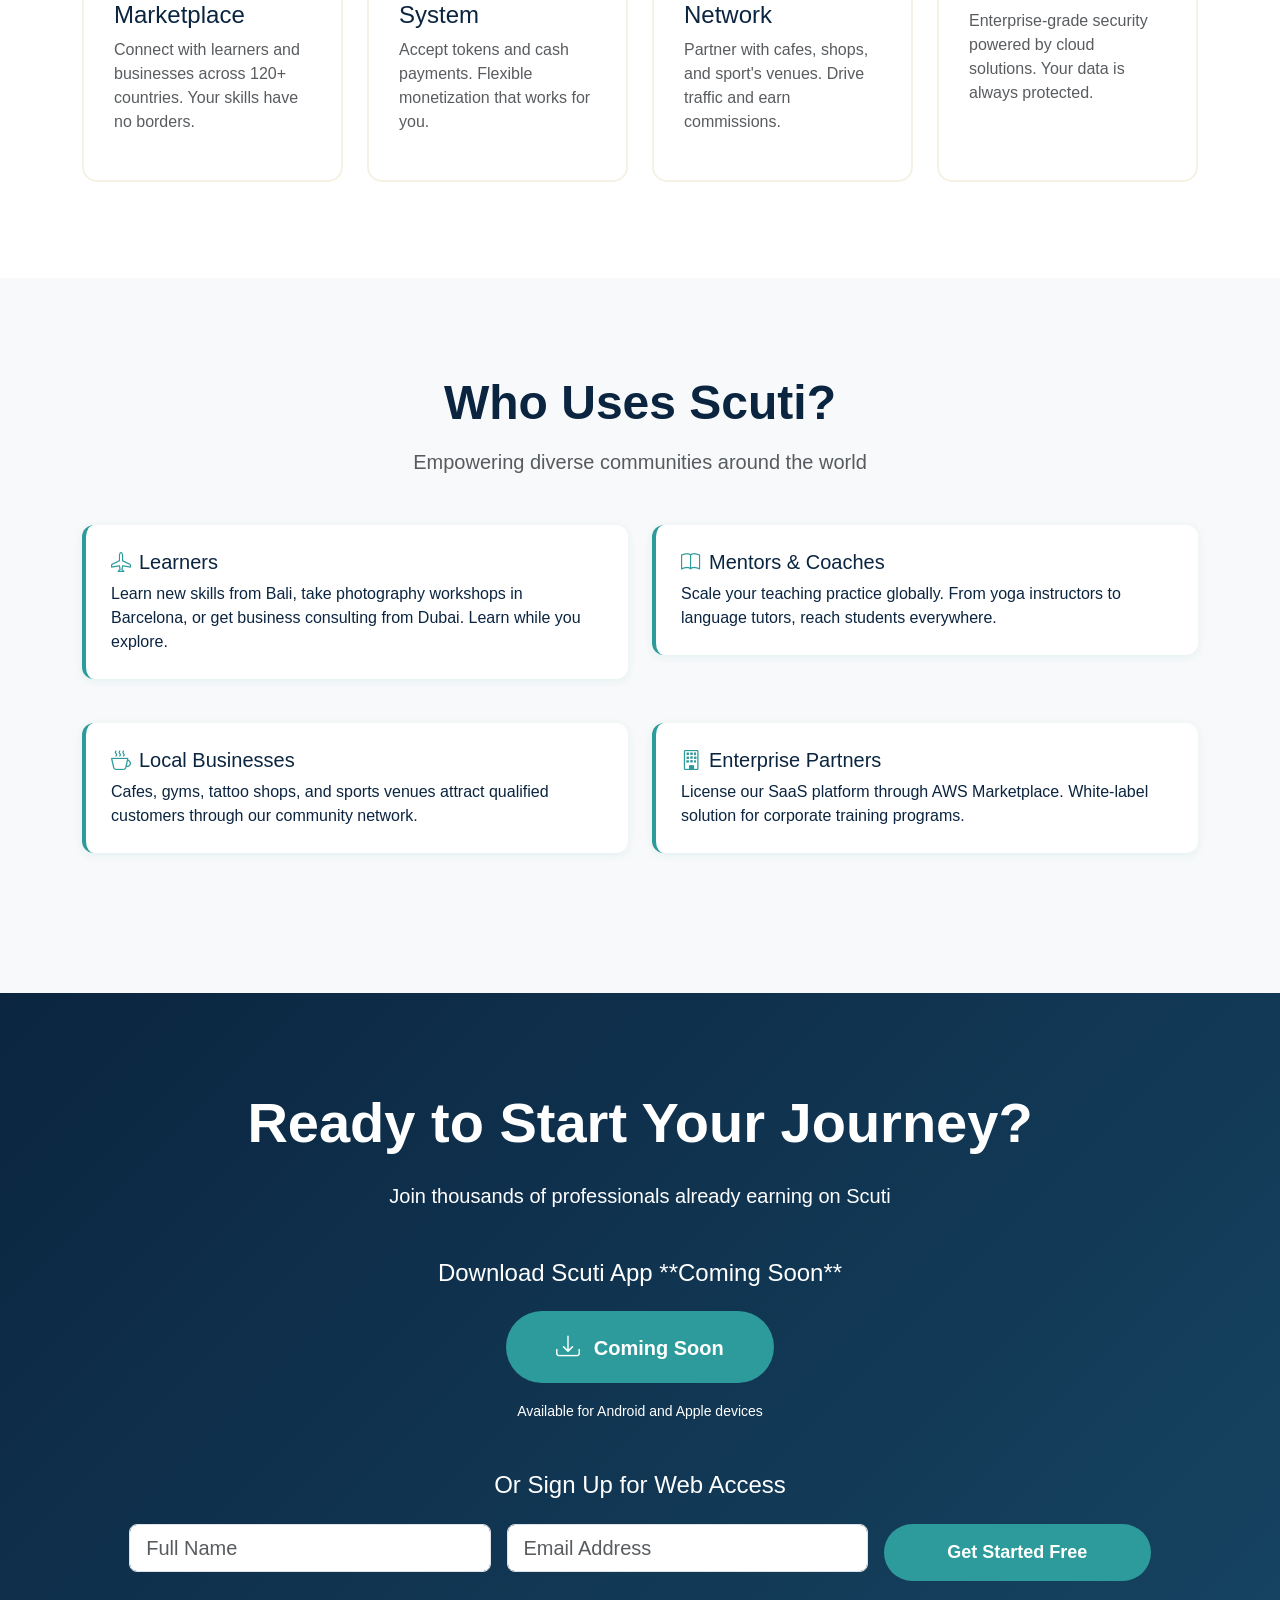
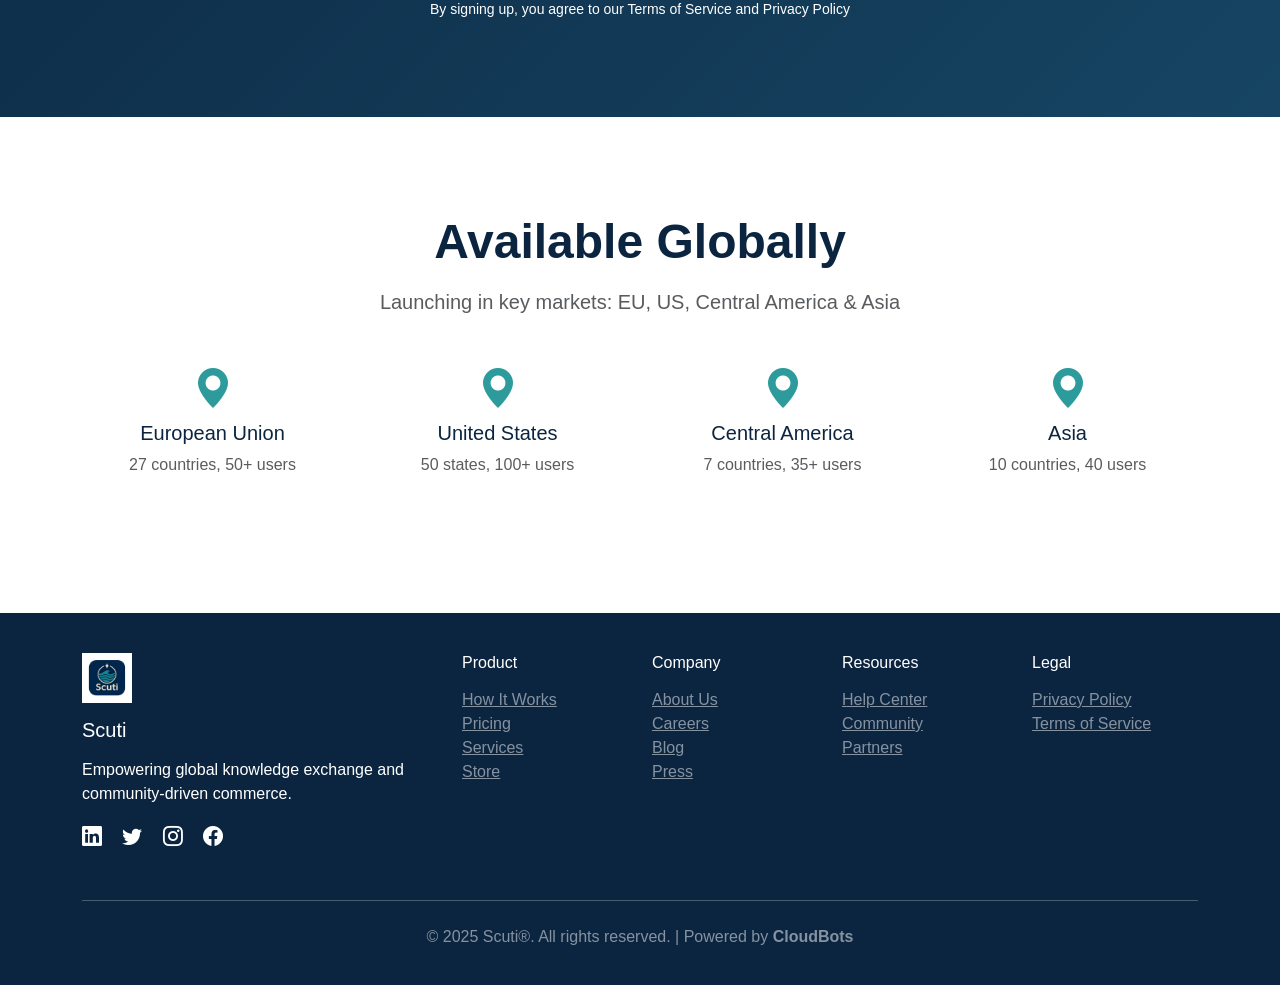
==== commit f902820b: "Update index.html" ====
--- a/index.html
+++ b/index.html
@@ -521,7 +521,7 @@
                     </li>
                     <!-- TRANSLATION LANGUAGE SWITCHER - END -->
                     
-                    <li class="nav-item translatable"><a class="nav-link btn btn-primary text-white px-4 ms-2" href="#download"><i class="bi bi-download me-2"></i>Coming Soon</a></li>
+                    <li class="nav-item translatable"><a class="nav-link btn btn-primary text-white px-4 ms-2" href="#download"><i class="bi bi-download me-2"></i>Coming Soon MLF</a></li>
                 </ul>
             </div>
         </div>
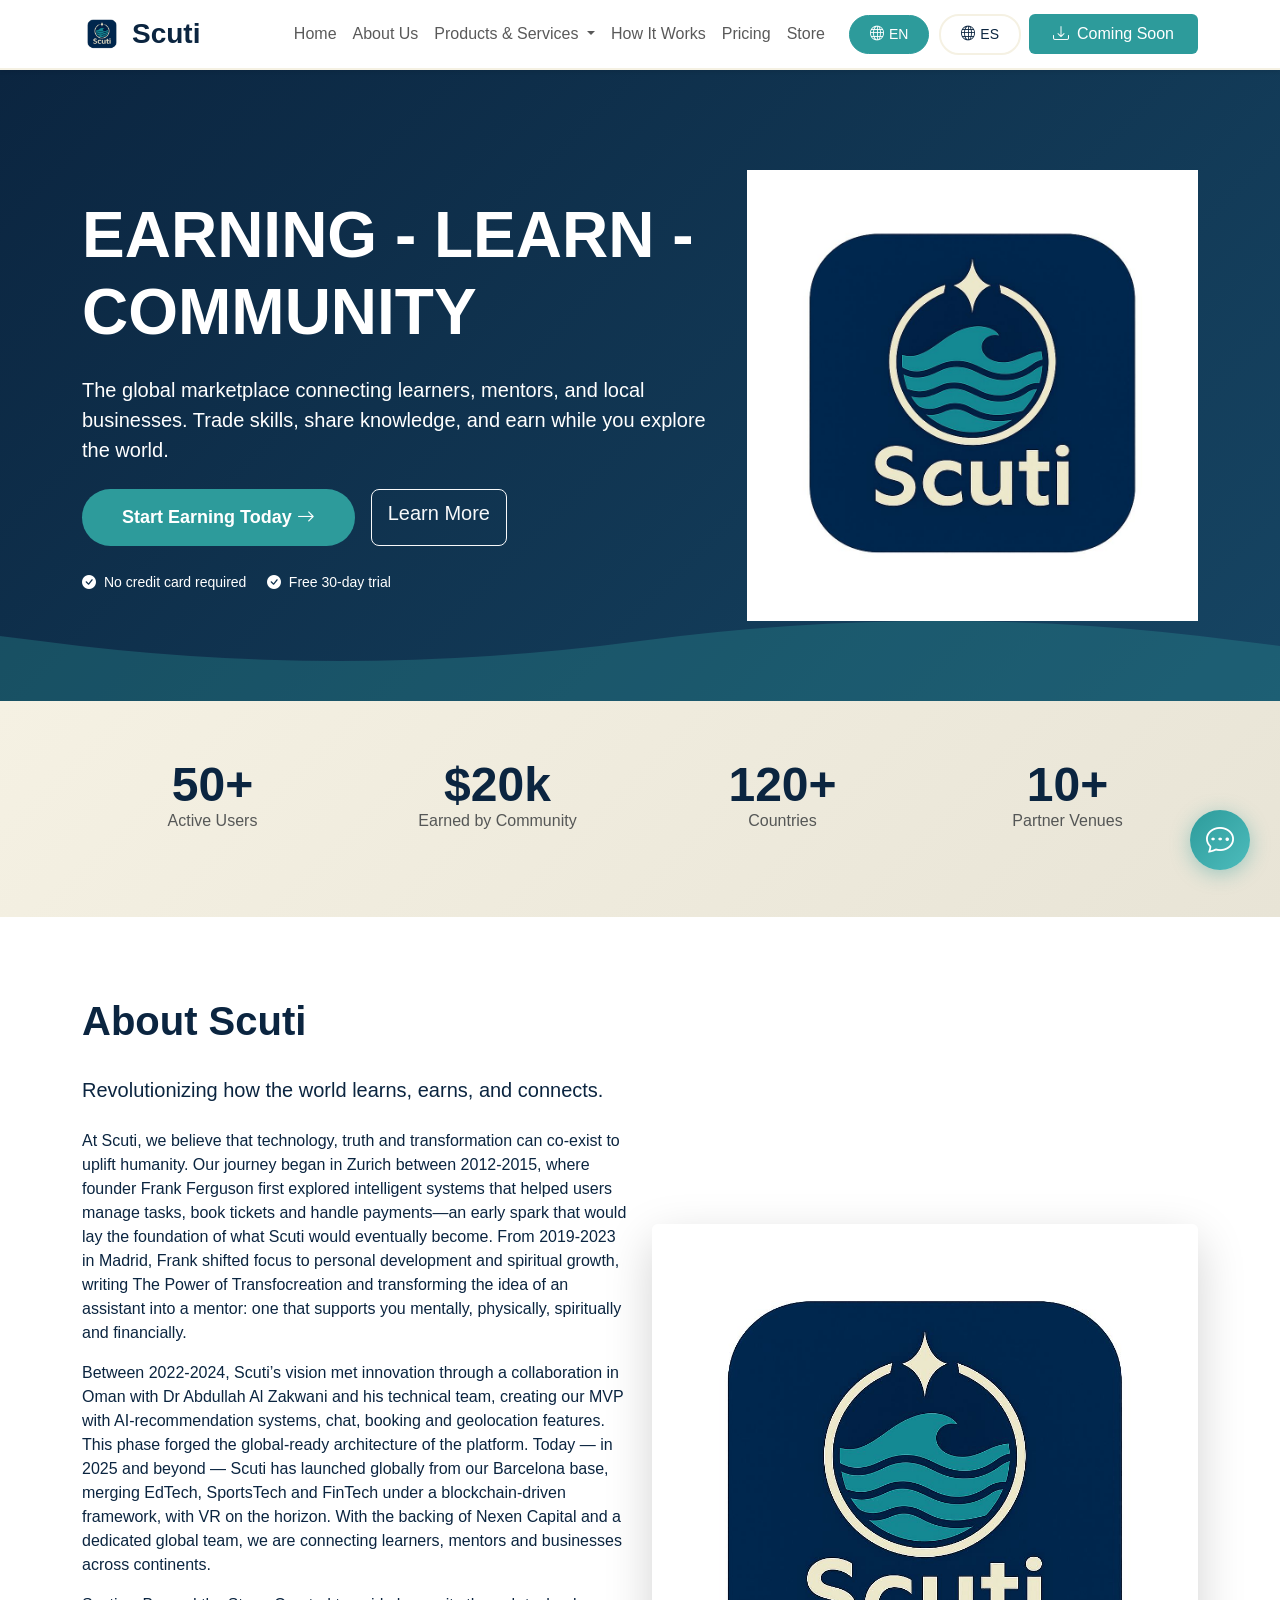
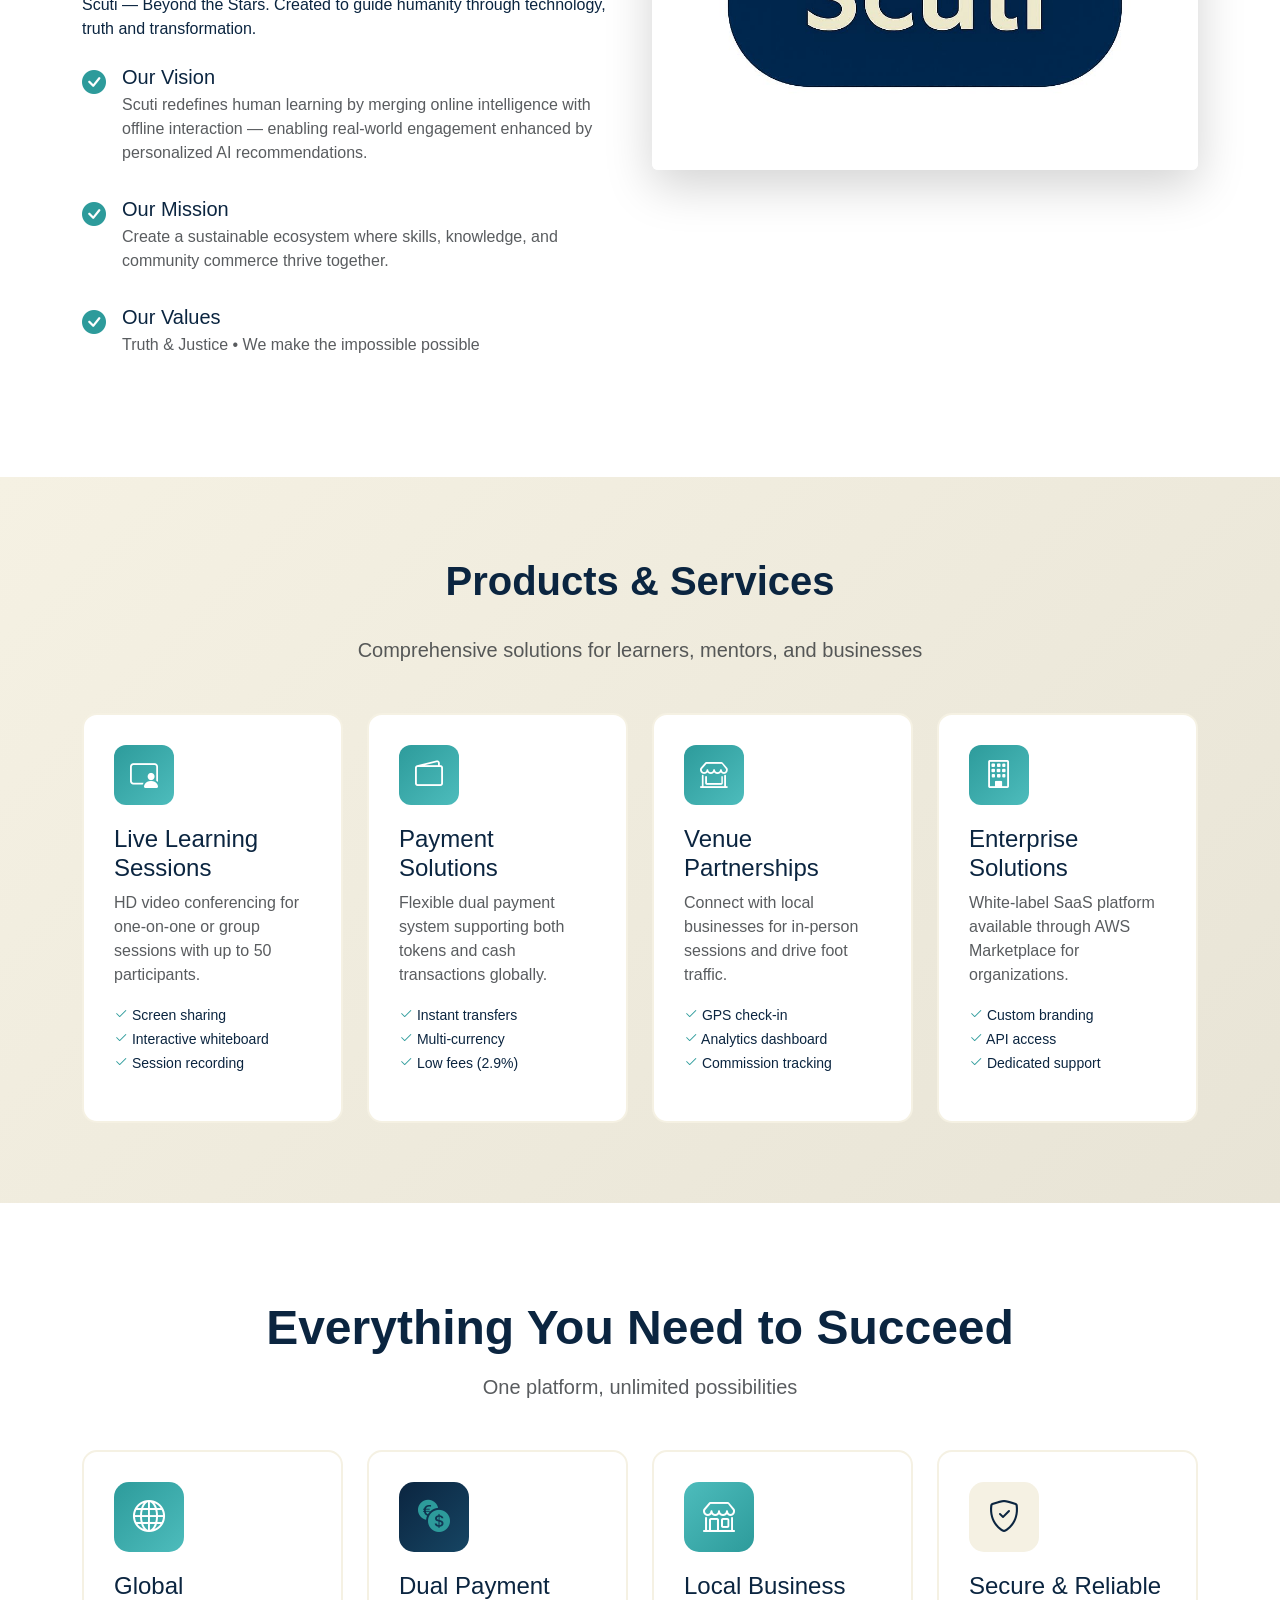
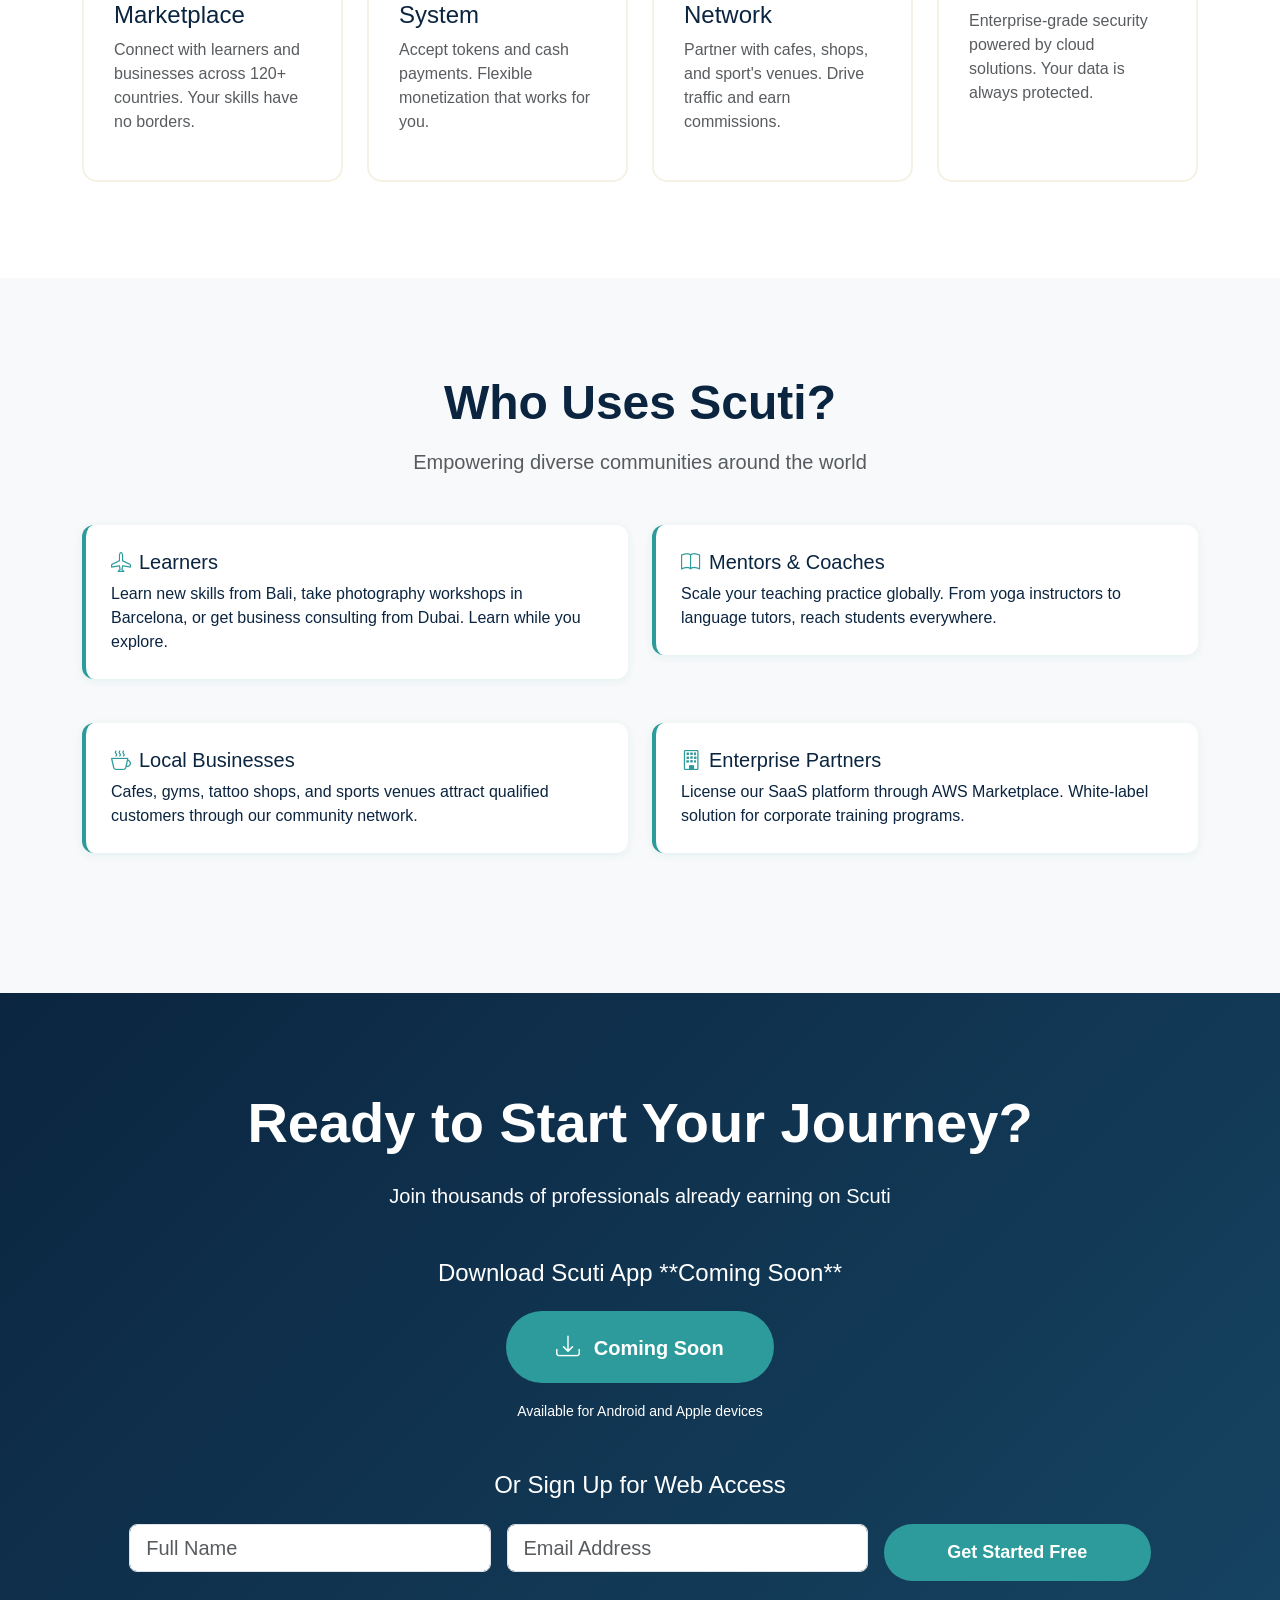
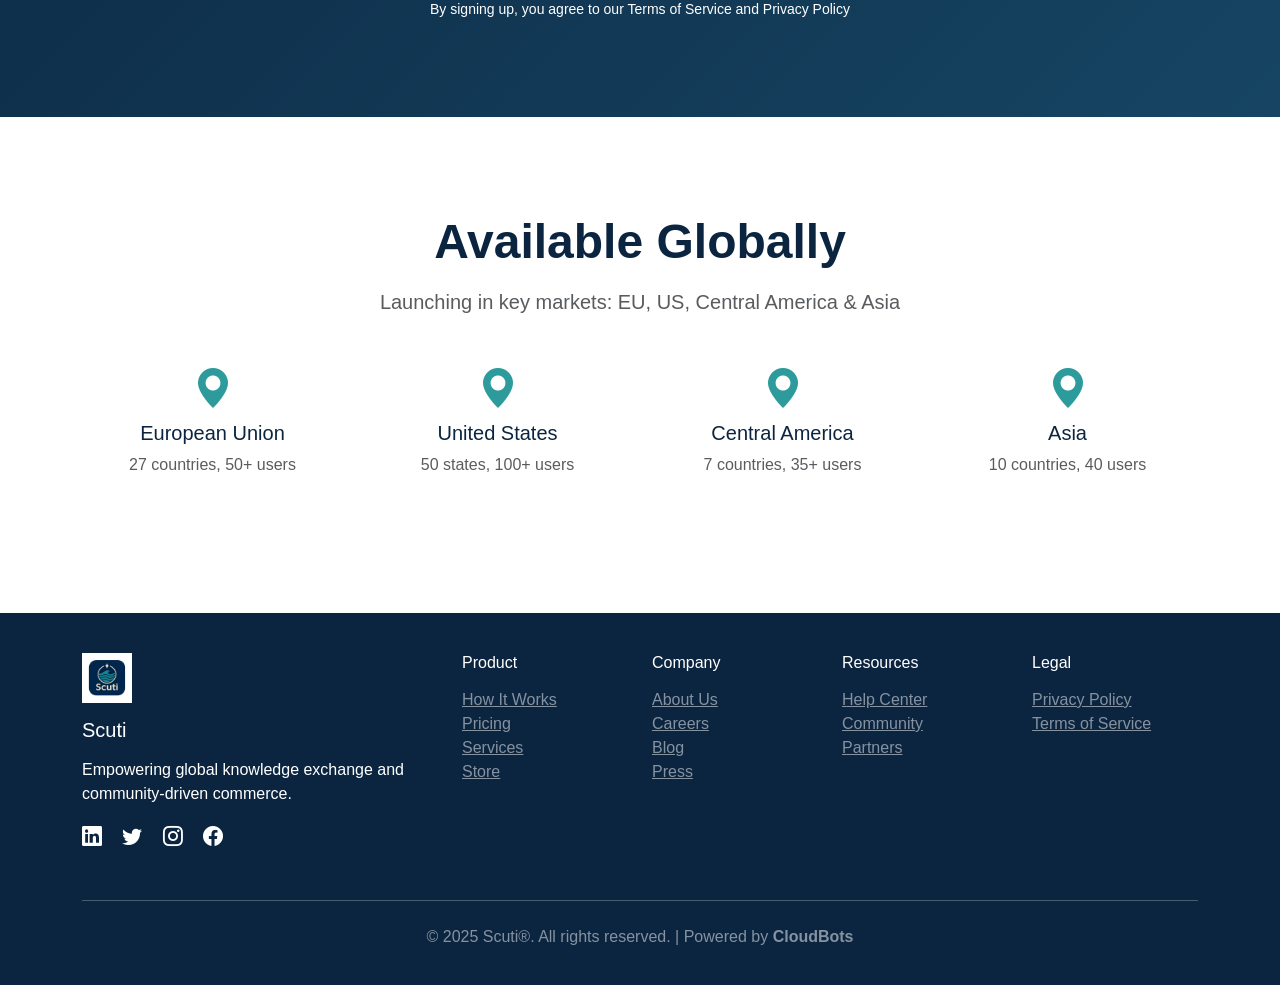
==== commit 216ac1ea: "Update index.html" ====
--- a/index.html
+++ b/index.html
@@ -521,7 +521,7 @@
                     </li>
                     <!-- TRANSLATION LANGUAGE SWITCHER - END -->
                     
-                    <li class="nav-item translatable"><a class="nav-link btn btn-primary text-white px-4 ms-2" href="#download"><i class="bi bi-download me-2"></i>Coming Soon MLF</a></li>
+                    <li class="nav-item translatable"><a class="nav-link btn btn-primary text-white px-4 ms-2" href="#download"><i class="bi bi-download me-2"></i>Coming Soon</a></li>
                 </ul>
             </div>
         </div>
@@ -532,7 +532,7 @@
         <div class="container hero-content">
             <div class="row align-items-center">
                 <div class="col-lg-7">
-                    <h1 class="display-3 fw-bold mb-4 translatable">EARN - LEARN - COMMUNITY</h1>
+                    <h1 class="display-3 fw-bold mb-4 translatable">EARNING - LEARN - COMMUNITY</h1>
                     <p class="lead mb-4 translatable">The global marketplace connecting learners, mentors, and local businesses. Trade skills, share knowledge, and earn while you explore the world.</p>
                     <div class="d-flex gap-3 flex-wrap">
                         <button class="btn btn-light cta-btn translatable" onclick="document.getElementById('signup').scrollIntoView({behavior: 'smooth'})">
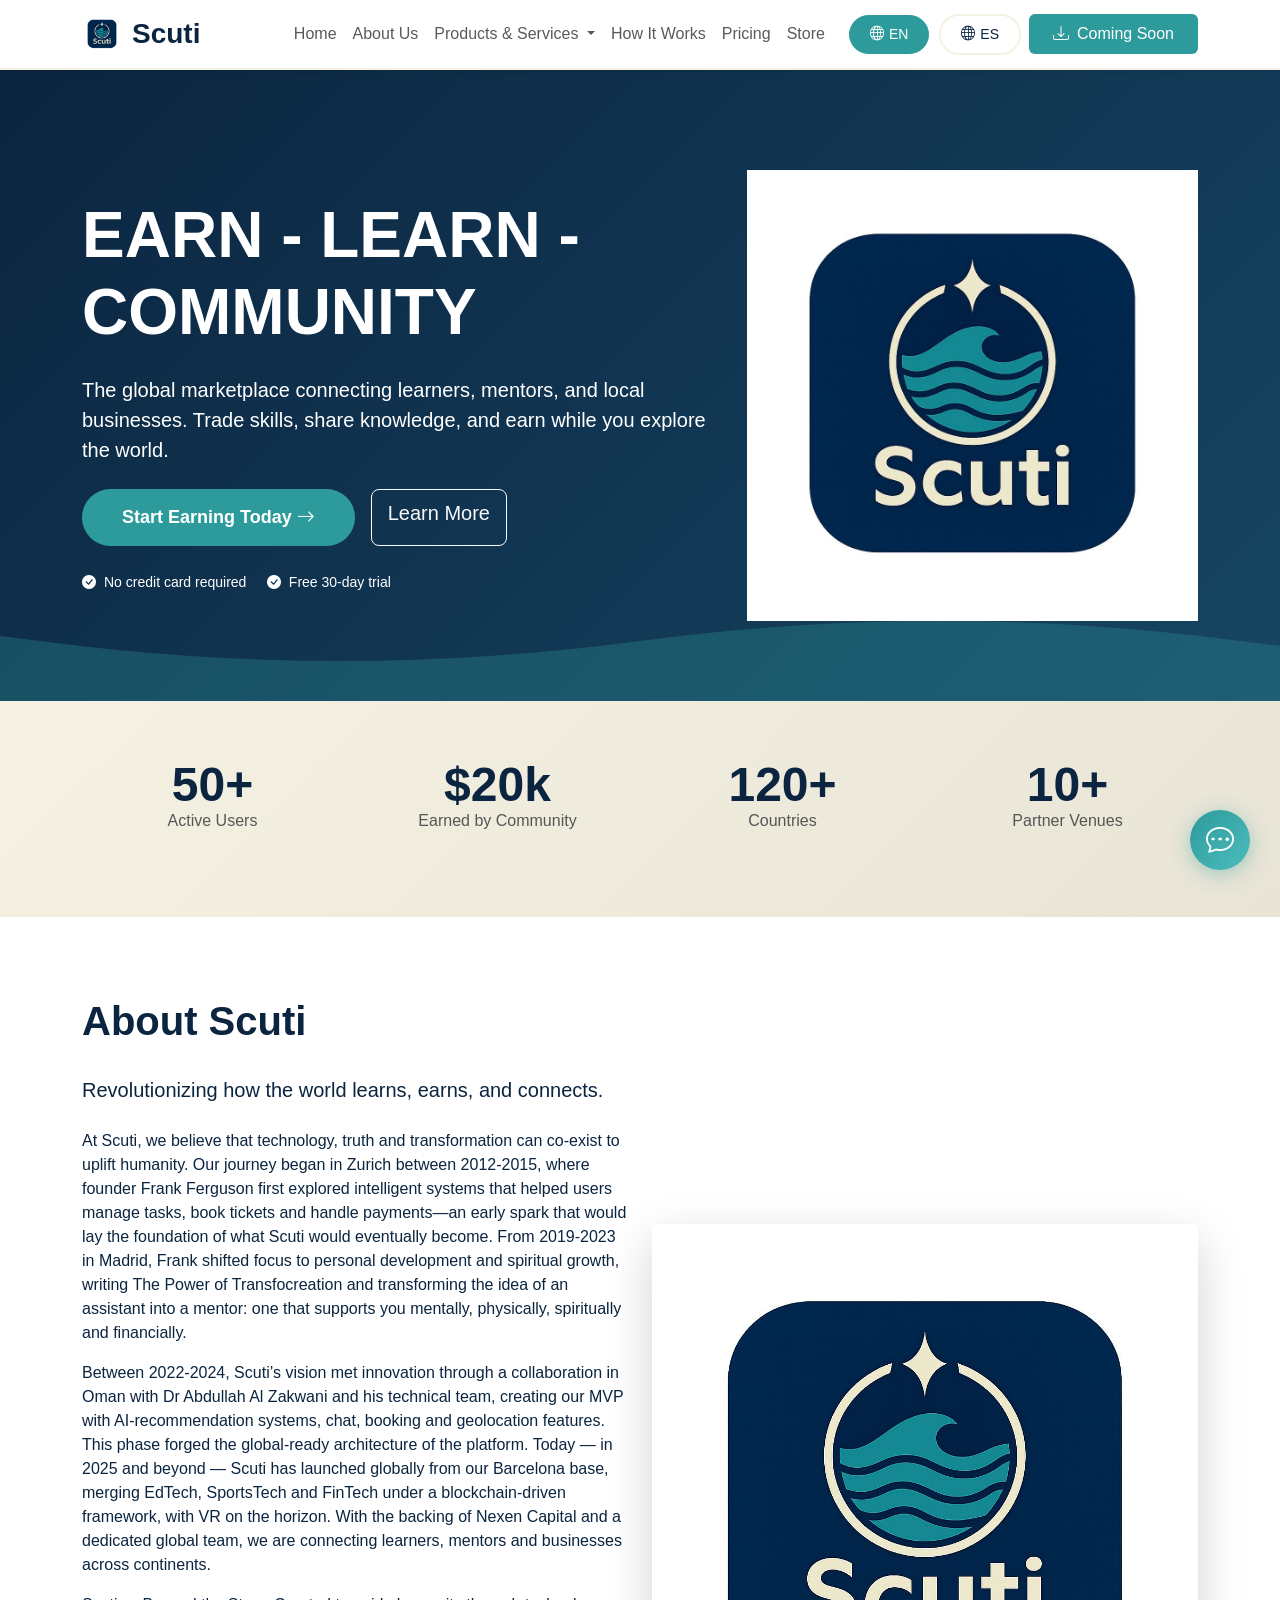
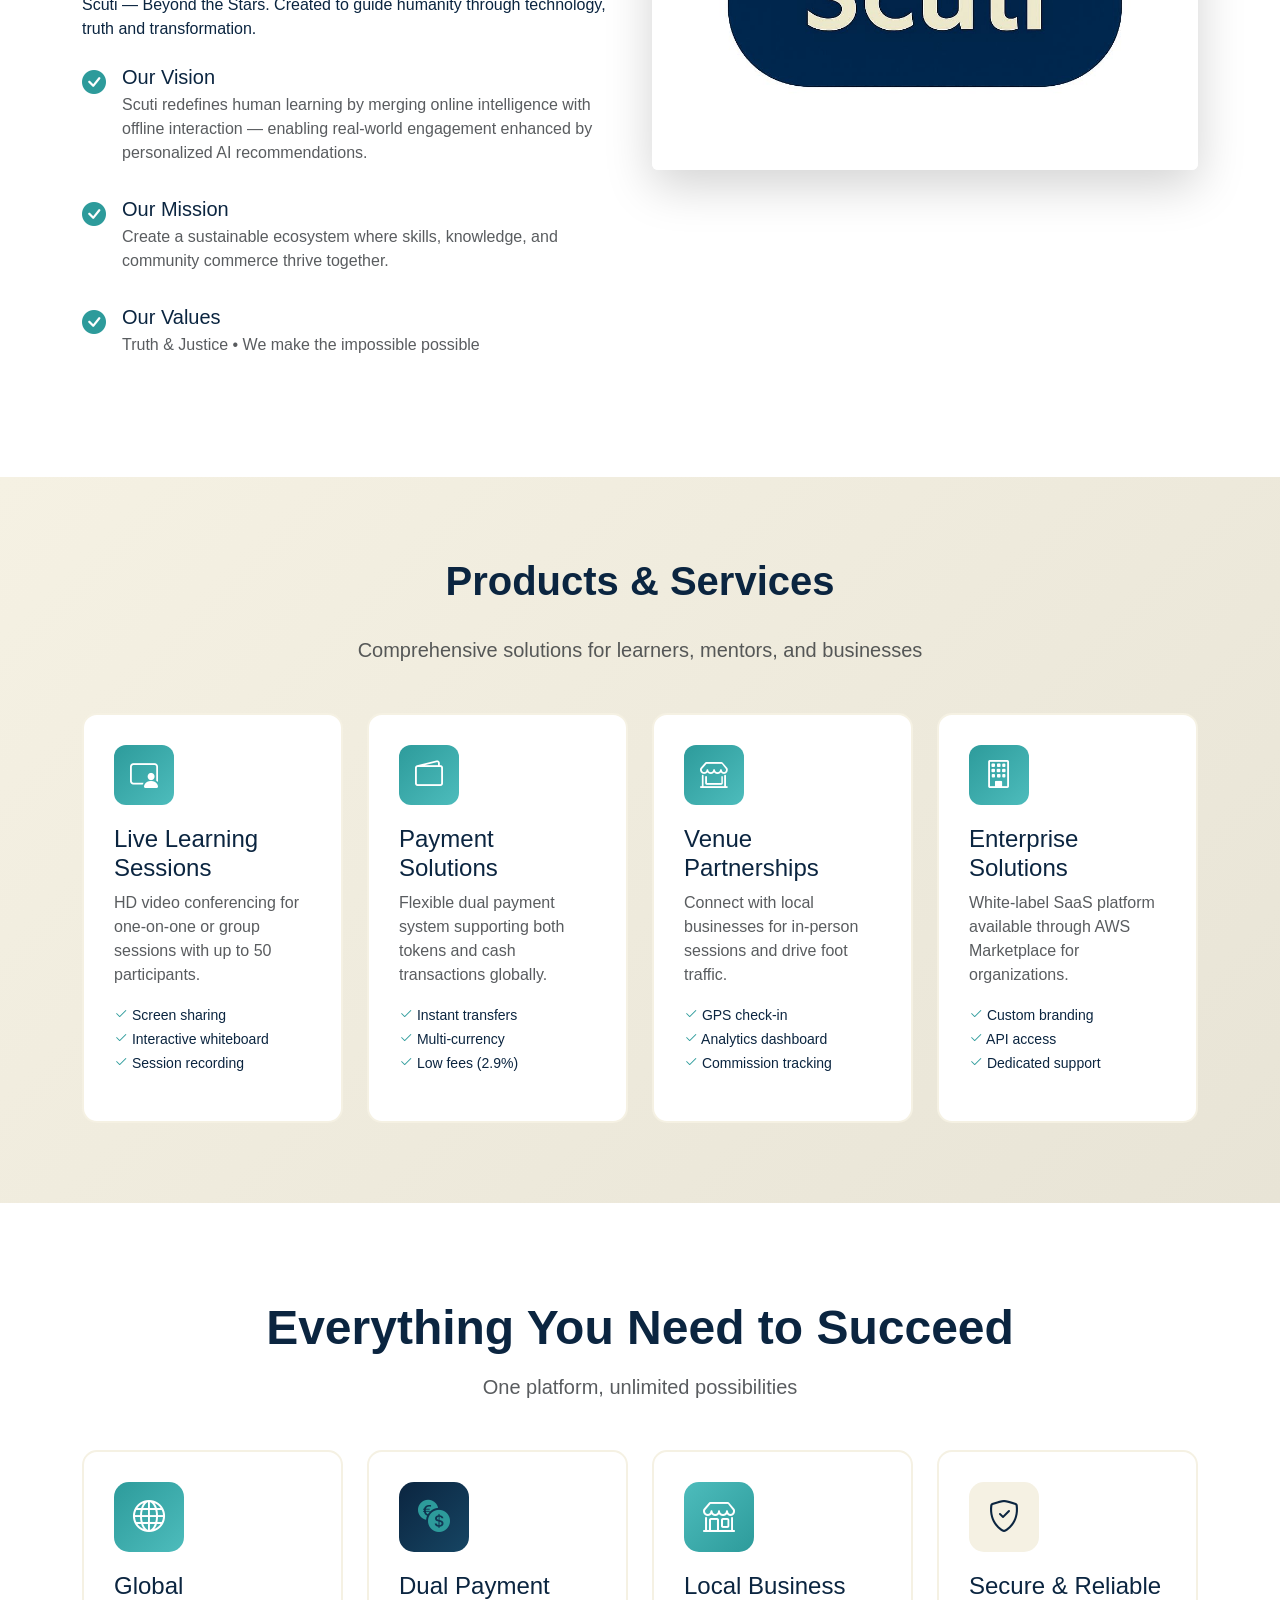
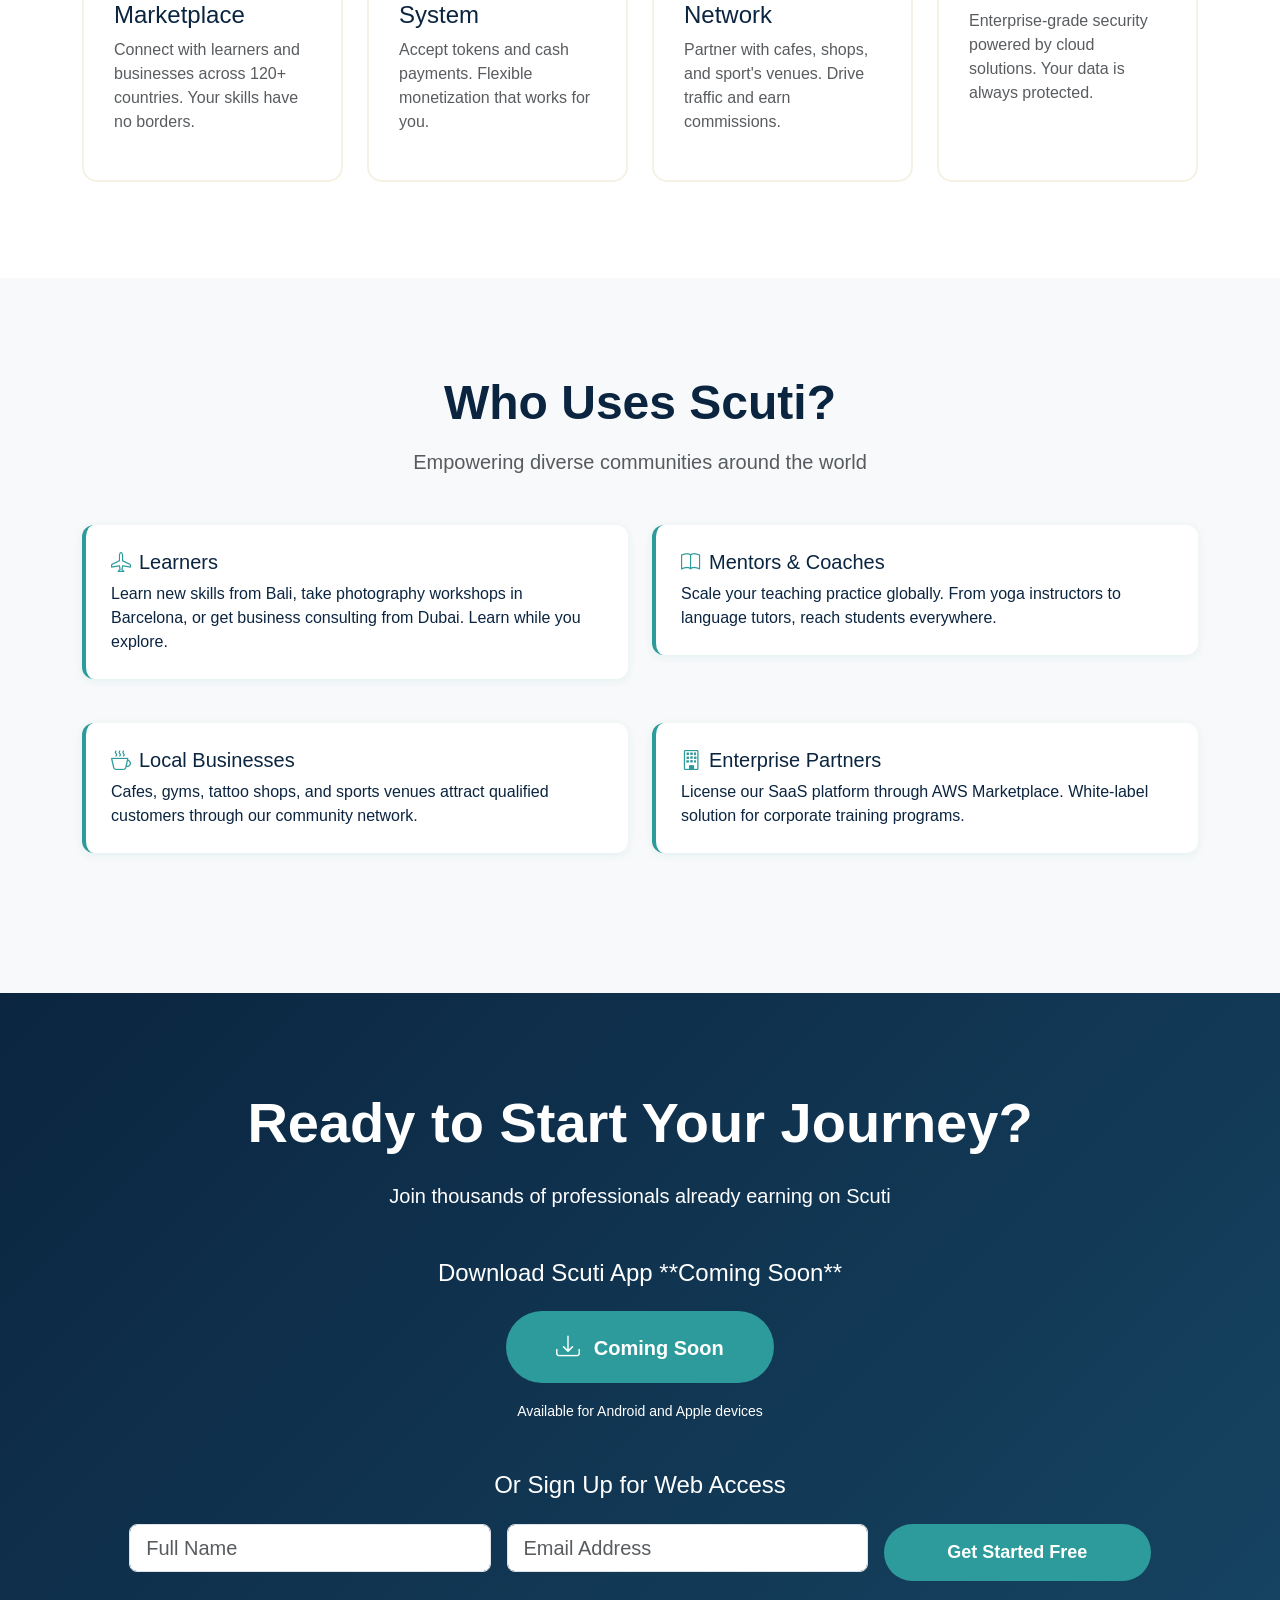
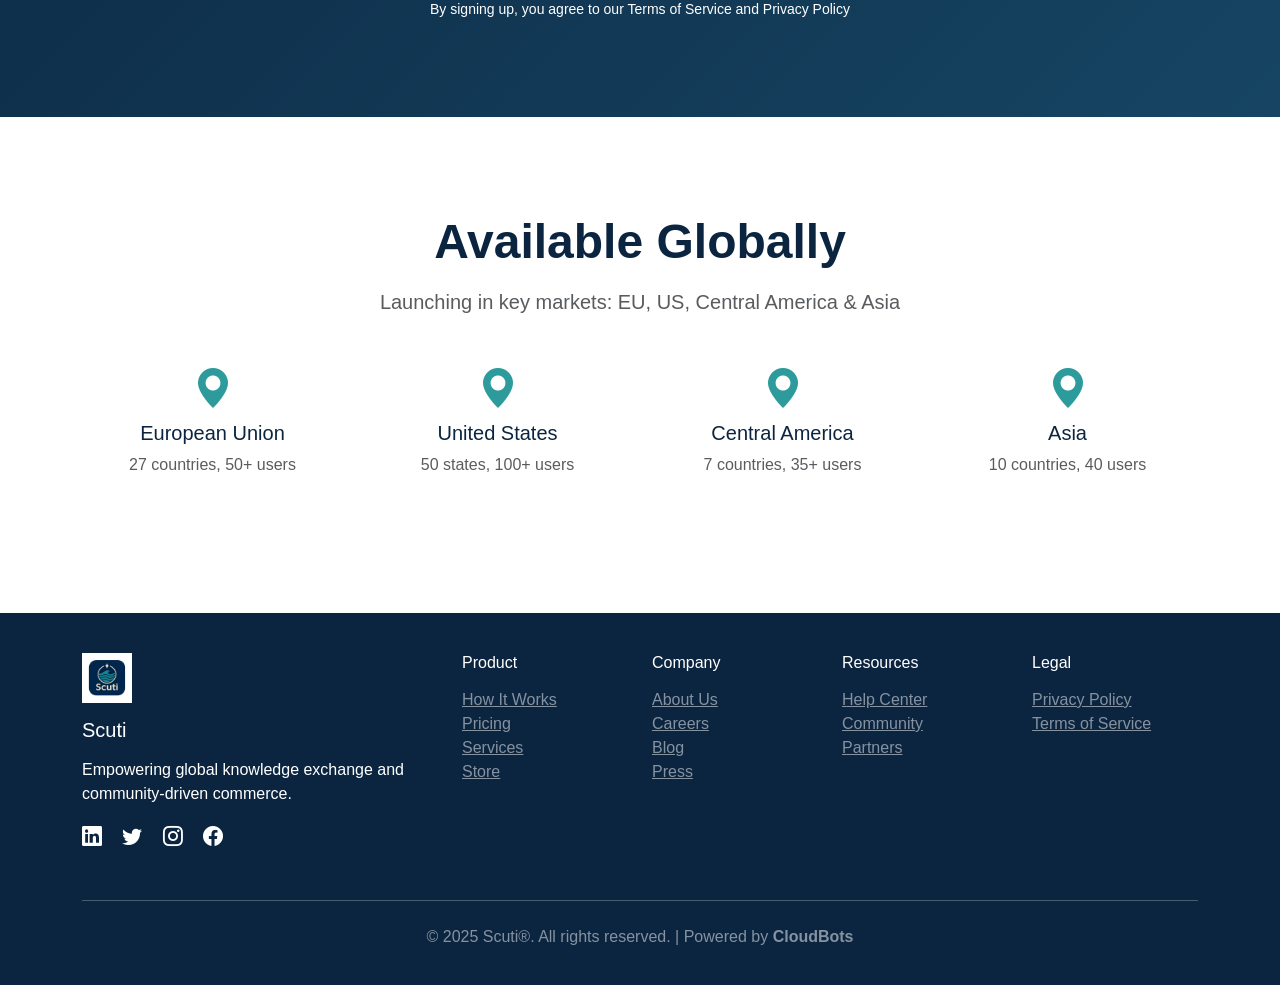
==== commit 41303581: "Update index.html" ====
--- a/index.html
+++ b/index.html
@@ -532,7 +532,7 @@
         <div class="container hero-content">
             <div class="row align-items-center">
                 <div class="col-lg-7">
-                    <h1 class="display-3 fw-bold mb-4 translatable">EARNING - LEARN - COMMUNITY</h1>
+                    <h1 class="display-3 fw-bold mb-4 translatable">EARN - LEARN - COMMUNITY</h1>
                     <p class="lead mb-4 translatable">The global marketplace connecting learners, mentors, and local businesses. Trade skills, share knowledge, and earn while you explore the world.</p>
                     <div class="d-flex gap-3 flex-wrap">
                         <button class="btn btn-light cta-btn translatable" onclick="document.getElementById('signup').scrollIntoView({behavior: 'smooth'})">
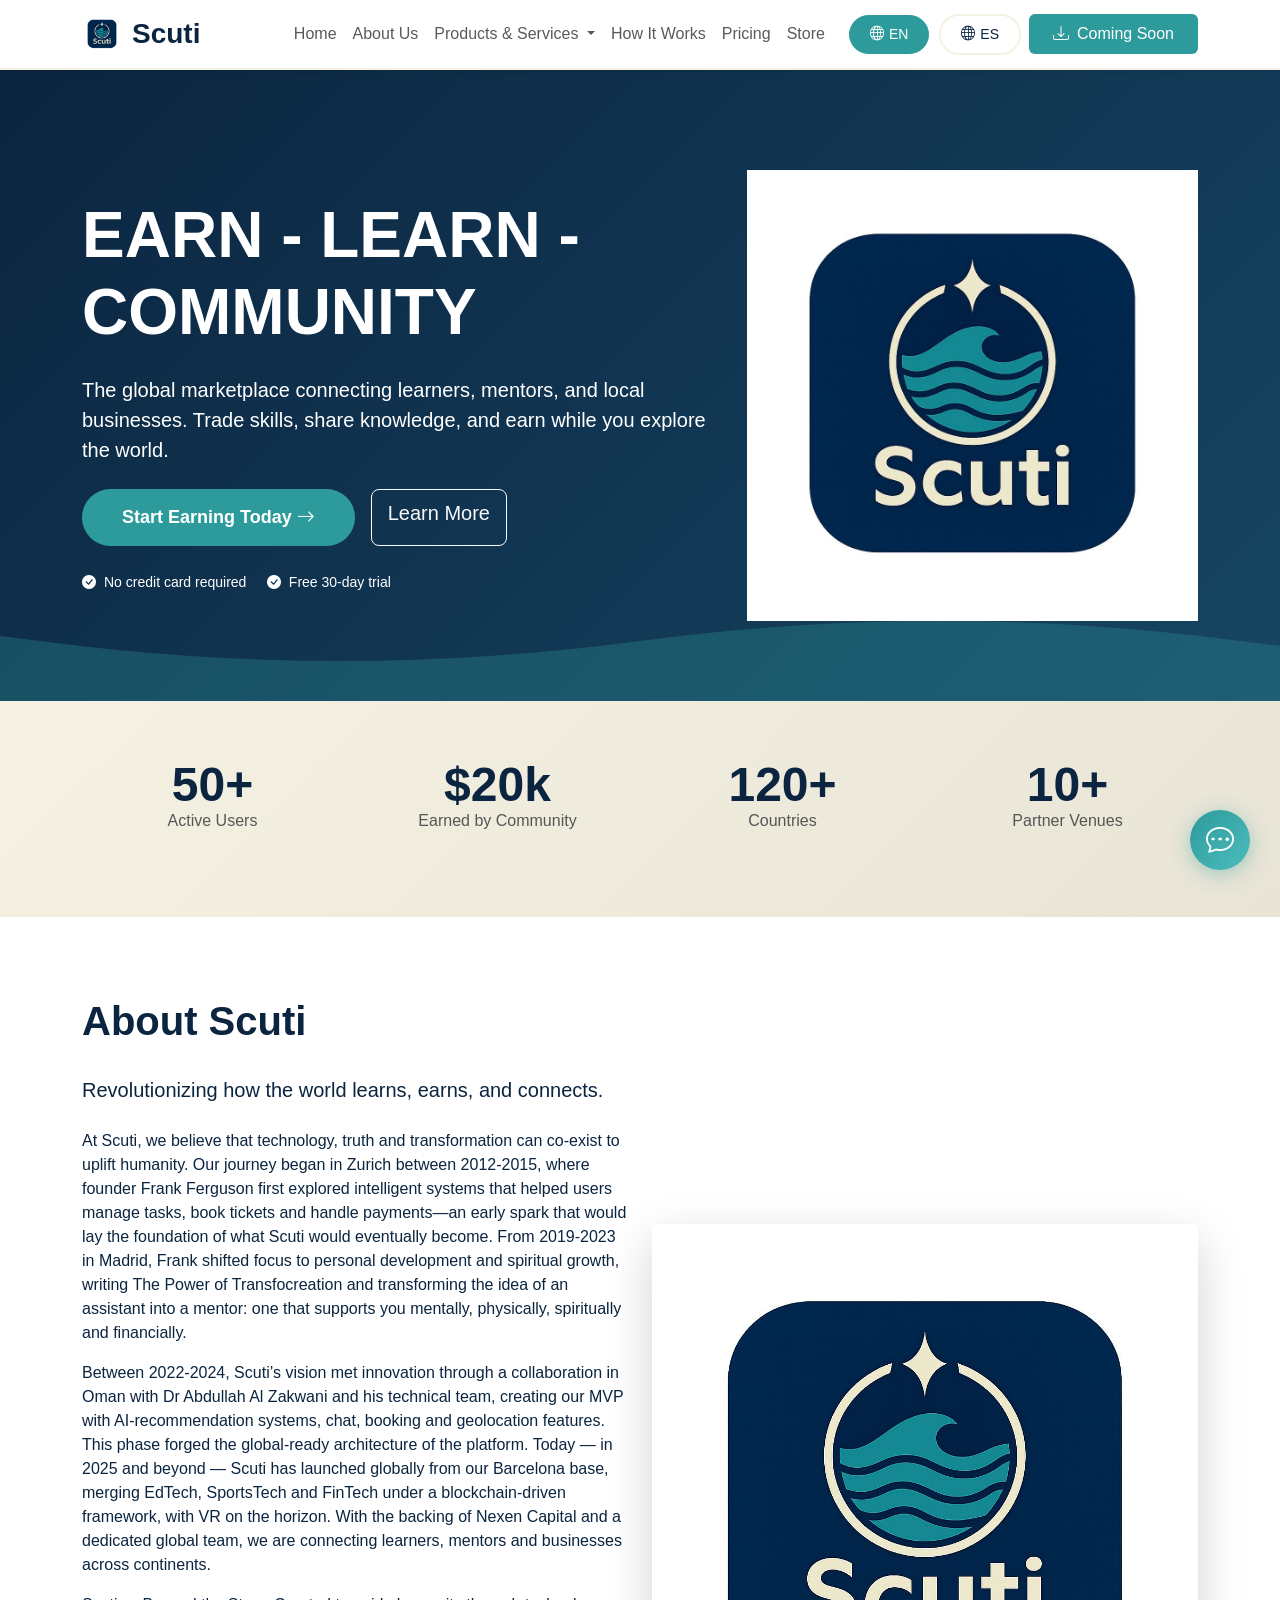
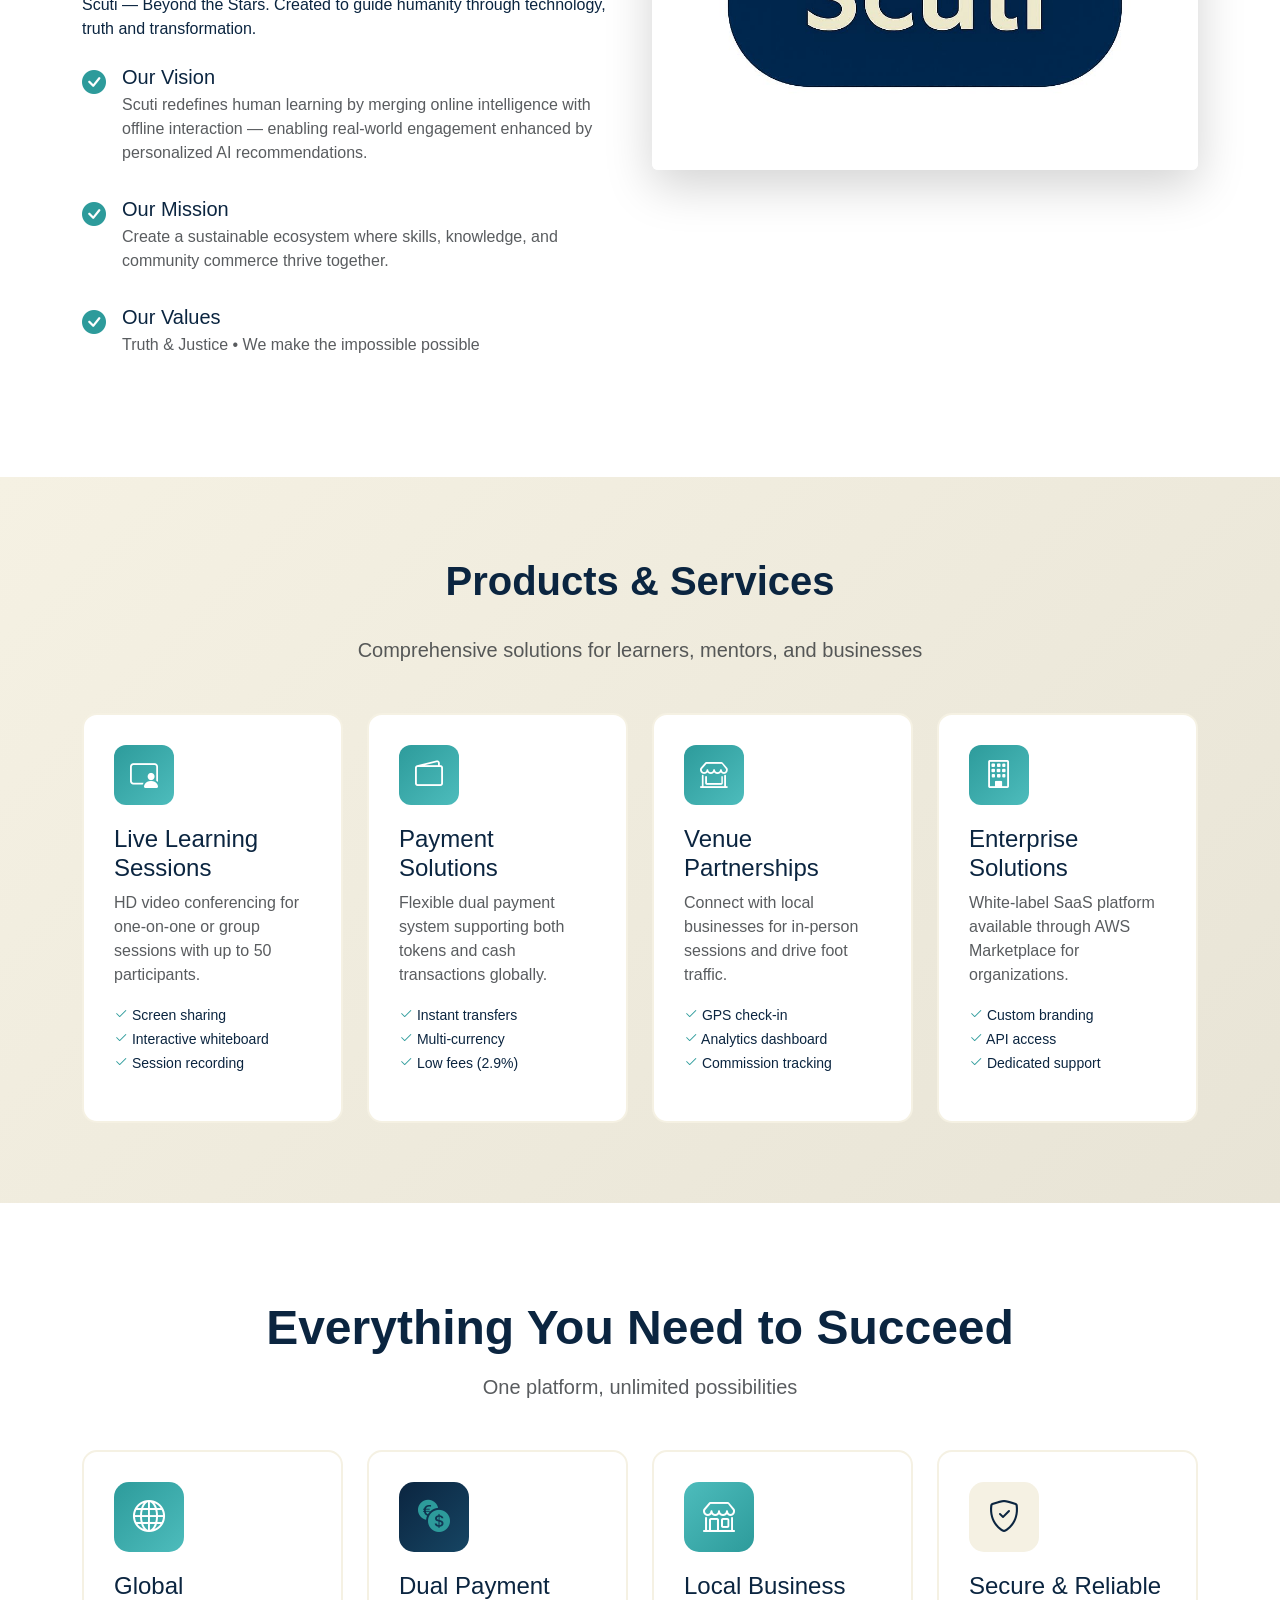
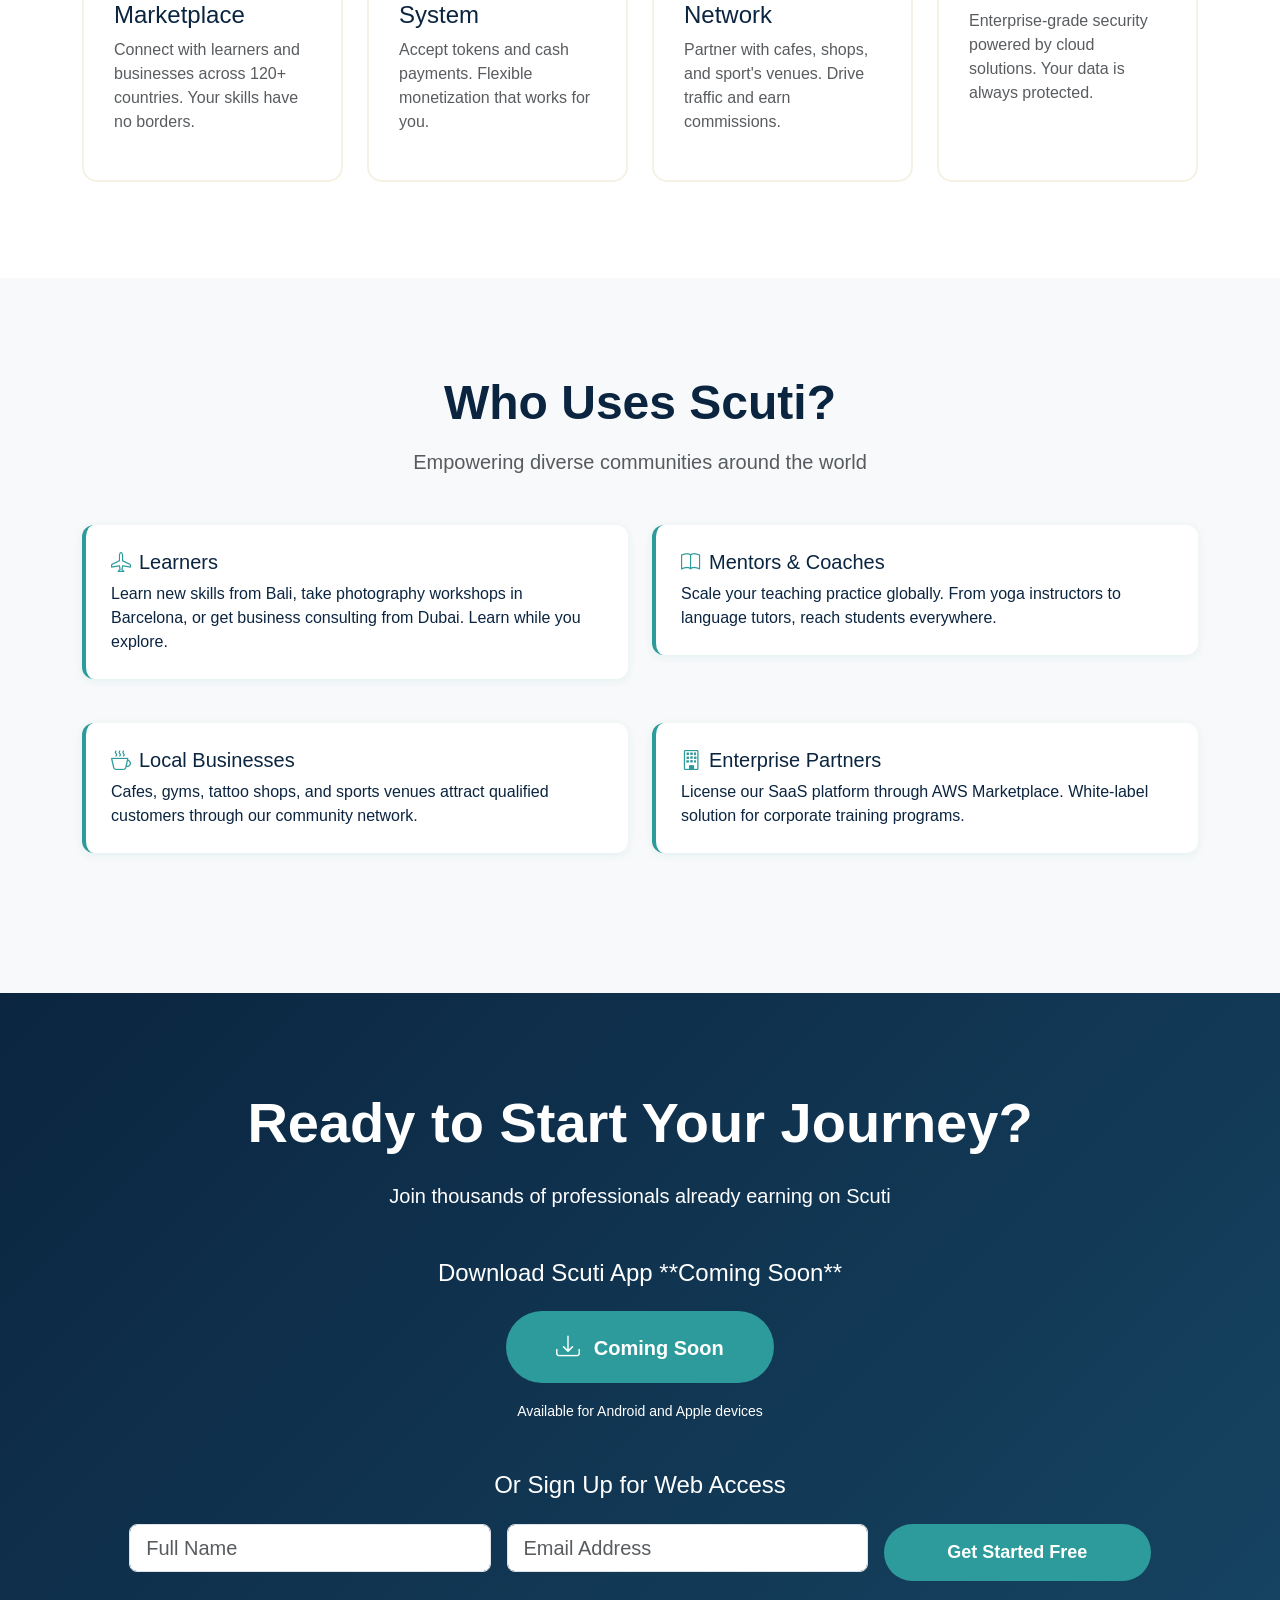
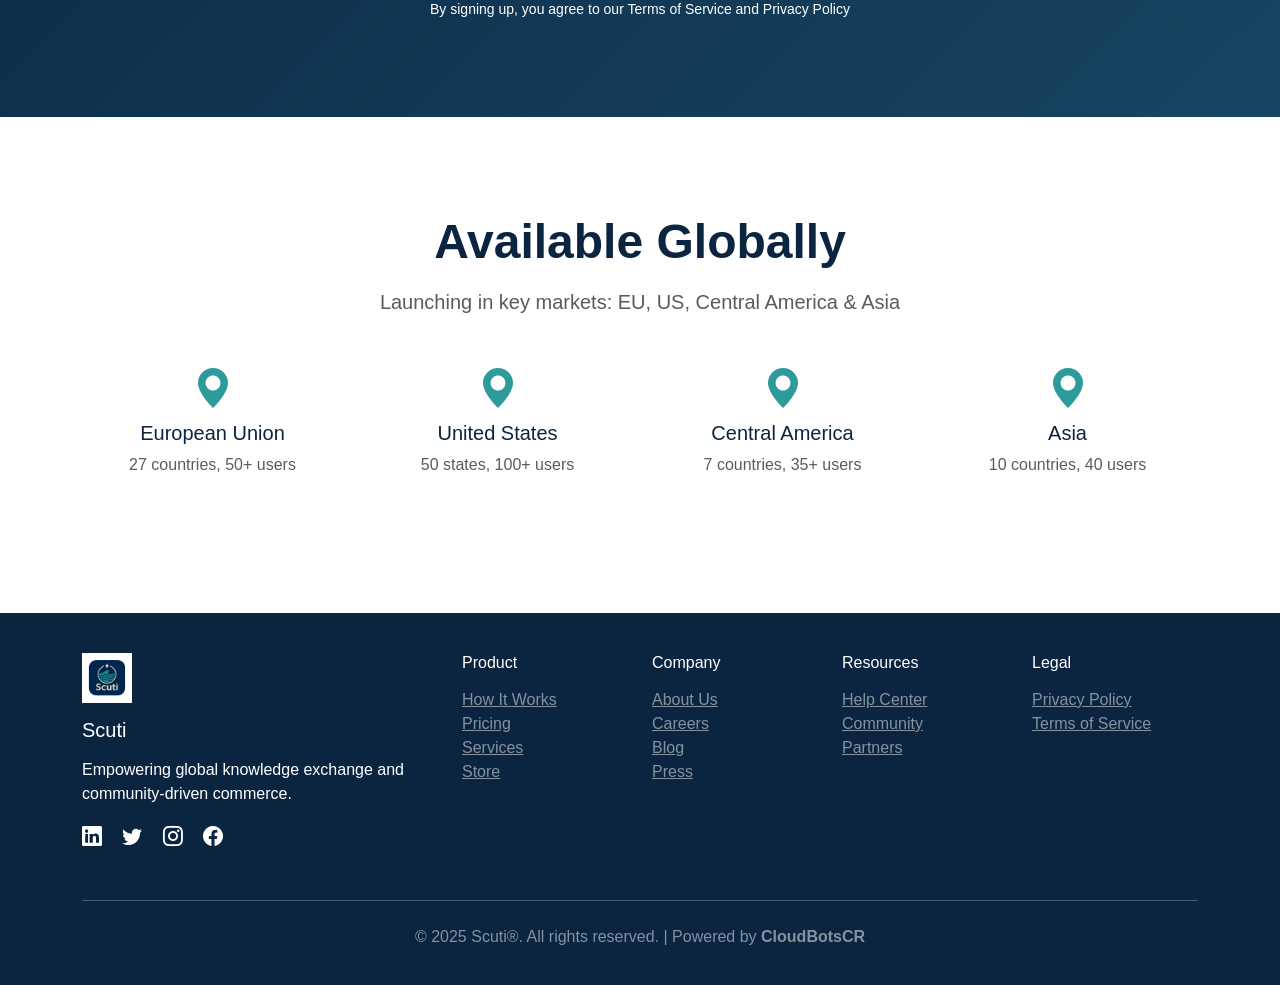
==== commit 156bed21: "Update index.html" ====
--- a/index.html
+++ b/index.html
@@ -905,7 +905,7 @@
             </div>
             <hr class="my-4 bg-white">
             <div class="text-center text-white-50">
-                <p>&copy; 2025 Scuti®. All rights reserved. | Powered by <strong>CloudBots</strong></p>
+                <p>&copy; 2025 Scuti®. All rights reserved. | Powered by <strong>CloudBotsCR</strong></p>
             </div>
         </div>
     </footer>
